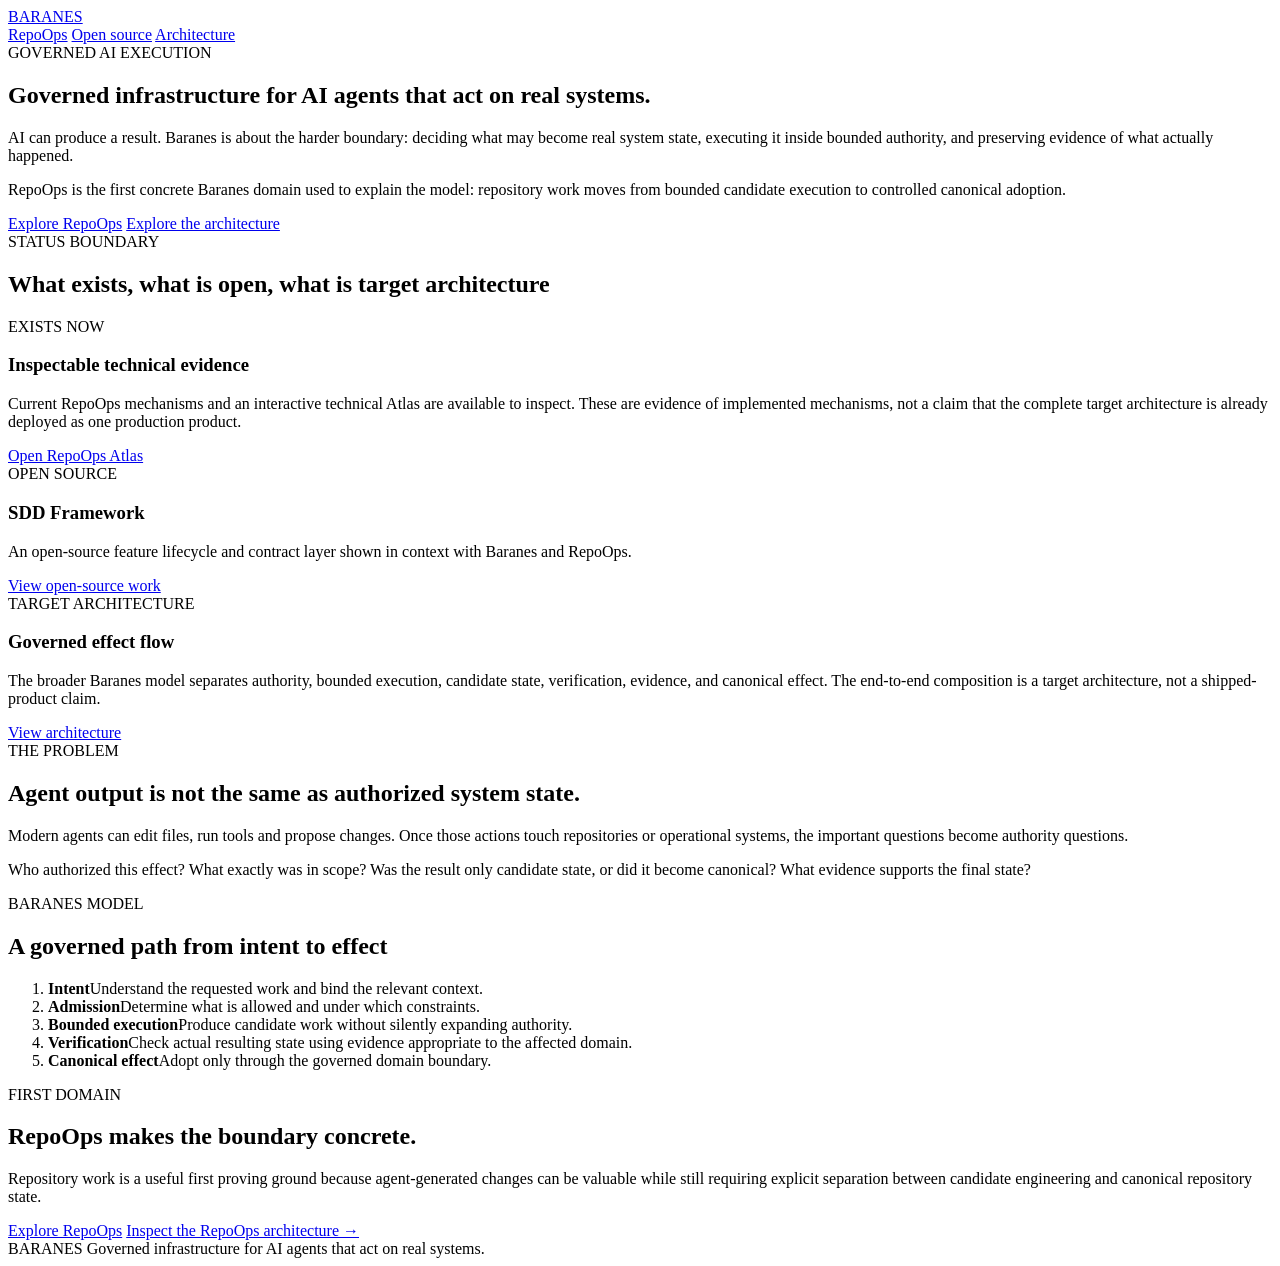
==== index.html @ b93c29a5 "Publish Baranes Public Site V0" ====
<!doctype html>
<html lang="en">
<head>
  <meta charset="utf-8">
  <meta name="viewport" content="width=device-width, initial-scale=1">
  <title>Baranes — Governed infrastructure for AI agents</title>
  <meta name="description" content="Governed infrastructure for AI agents that act on real systems. RepoOps is the first concrete Baranes domain for repository effects.">
  <link rel="stylesheet" href="assets/site.css">
</head>
<body>
  <header class="site-header">
    <a class="brand" href="./">BARANES</a>
    <nav class="site-nav" aria-label="Primary navigation">
      <a href="repoops/">RepoOps</a>
      <a href="open-source/">Open source</a>
      <a href="atlas/">Architecture</a>
    </nav>
  </header>

  <main>
    <section class="hero section">
      <div class="eyebrow">GOVERNED AI EXECUTION</div>
      <h1>Governed infrastructure for AI agents that act on real systems.</h1>
      <p class="hero-copy">AI can produce a result. Baranes is about the harder boundary: deciding what may become real system state, executing it inside bounded authority, and preserving evidence of what actually happened.</p>
      <p class="hero-copy secondary">RepoOps is the first concrete Baranes domain used to explain the model: repository work moves from bounded candidate execution to controlled canonical adoption.</p>
      <div class="cta-row">
        <a class="button primary" href="repoops/">Explore RepoOps</a>
        <a class="button secondary" href="atlas/">Explore the architecture</a>
      </div>
    </section>

    <section class="section status-section" aria-labelledby="status-heading">
      <div class="section-heading">
        <div class="eyebrow">STATUS BOUNDARY</div>
        <h2 id="status-heading">What exists, what is open, what is target architecture</h2>
      </div>
      <div class="status-grid">
        <article class="status-card">
          <div class="status-label current">EXISTS NOW</div>
          <h3>Inspectable technical evidence</h3>
          <p>Current RepoOps mechanisms and an interactive technical Atlas are available to inspect. These are evidence of implemented mechanisms, not a claim that the complete target architecture is already deployed as one production product.</p>
          <a href="atlas/repoops/">Open RepoOps Atlas</a>
        </article>
        <article class="status-card">
          <div class="status-label oss">OPEN SOURCE</div>
          <h3>SDD Framework</h3>
          <p>An open-source feature lifecycle and contract layer shown in context with Baranes and RepoOps.</p>
          <a href="open-source/">View open-source work</a>
        </article>
        <article class="status-card">
          <div class="status-label target">TARGET ARCHITECTURE</div>
          <h3>Governed effect flow</h3>
          <p>The broader Baranes model separates authority, bounded execution, candidate state, verification, evidence, and canonical effect. The end-to-end composition is a target architecture, not a shipped-product claim.</p>
          <a href="atlas/">View architecture</a>
        </article>
      </div>
    </section>

    <section class="section split-section">
      <div>
        <div class="eyebrow">THE PROBLEM</div>
        <h2>Agent output is not the same as authorized system state.</h2>
      </div>
      <div class="prose-stack">
        <p>Modern agents can edit files, run tools and propose changes. Once those actions touch repositories or operational systems, the important questions become authority questions.</p>
        <p>Who authorized this effect? What exactly was in scope? Was the result only candidate state, or did it become canonical? What evidence supports the final state?</p>
      </div>
    </section>

    <section class="section flow-section" aria-labelledby="flow-heading">
      <div class="section-heading">
        <div class="eyebrow">BARANES MODEL</div>
        <h2 id="flow-heading">A governed path from intent to effect</h2>
      </div>
      <ol class="simple-flow">
        <li><strong>Intent</strong><span>Understand the requested work and bind the relevant context.</span></li>
        <li><strong>Admission</strong><span>Determine what is allowed and under which constraints.</span></li>
        <li><strong>Bounded execution</strong><span>Produce candidate work without silently expanding authority.</span></li>
        <li><strong>Verification</strong><span>Check actual resulting state using evidence appropriate to the affected domain.</span></li>
        <li><strong>Canonical effect</strong><span>Adopt only through the governed domain boundary.</span></li>
      </ol>
    </section>

    <section class="section repoops-entry">
      <div>
        <div class="eyebrow">FIRST DOMAIN</div>
        <h2>RepoOps makes the boundary concrete.</h2>
        <p>Repository work is a useful first proving ground because agent-generated changes can be valuable while still requiring explicit separation between candidate engineering and canonical repository state.</p>
      </div>
      <div class="cta-stack">
        <a class="button primary" href="repoops/">Explore RepoOps</a>
        <a class="text-link" href="atlas/repoops/">Inspect the RepoOps architecture →</a>
      </div>
    </section>
  </main>

  <footer class="site-footer">
    <span>BARANES</span>
    <span>Governed infrastructure for AI agents that act on real systems.</span>
  </footer>
  <script src="assets/site.js"></script>
</body>
</html>
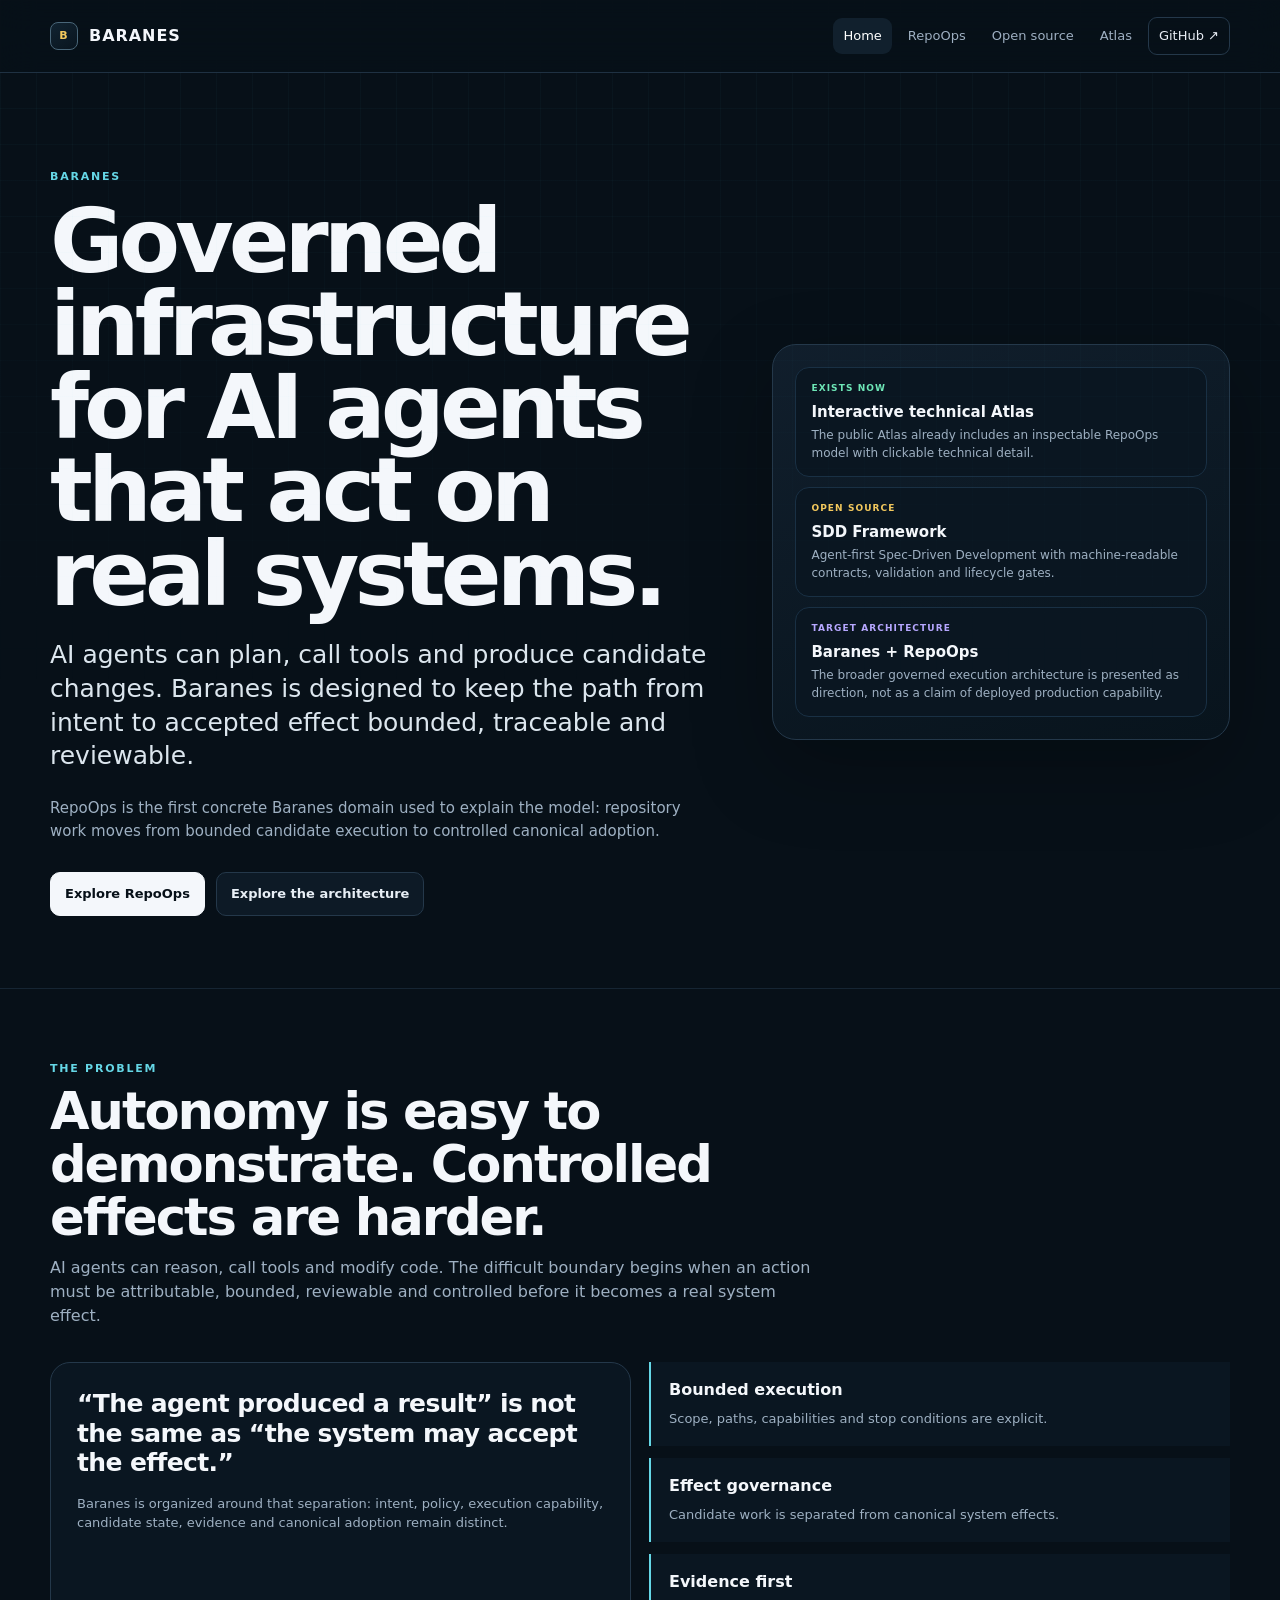
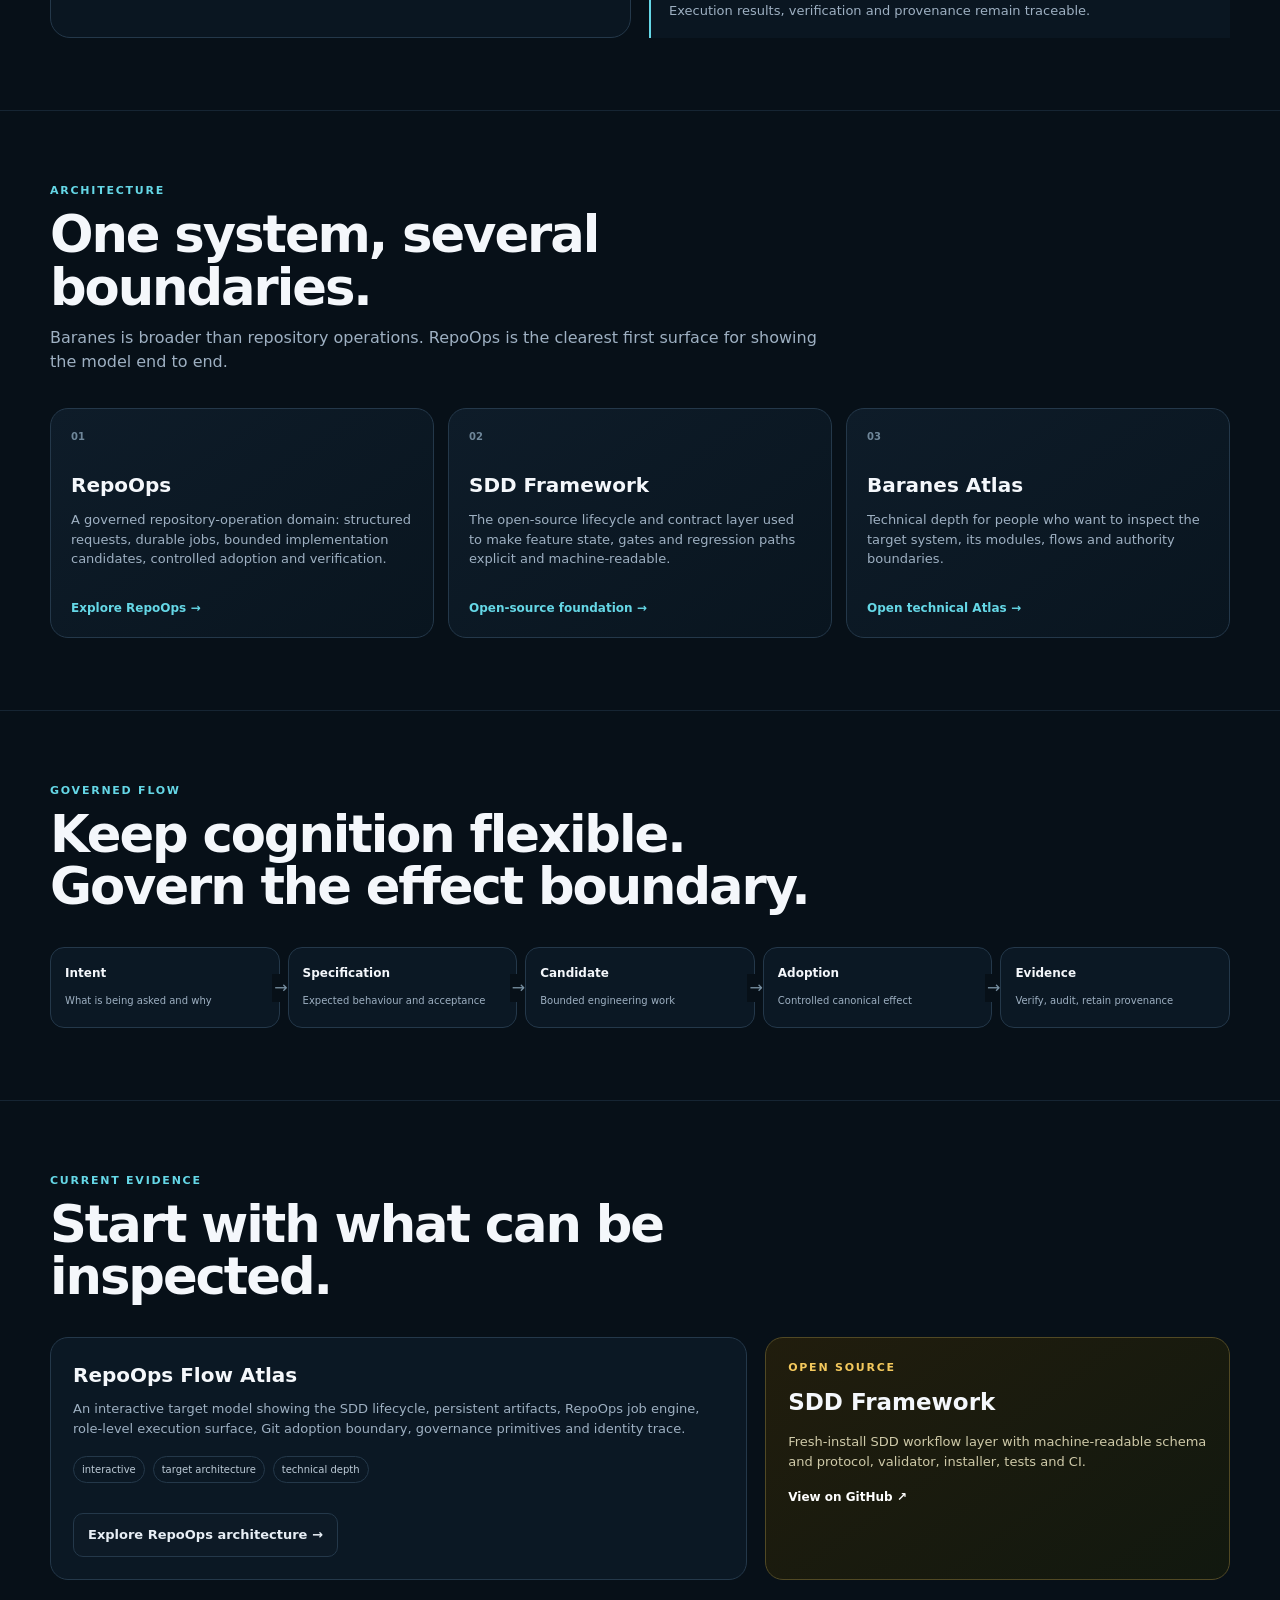
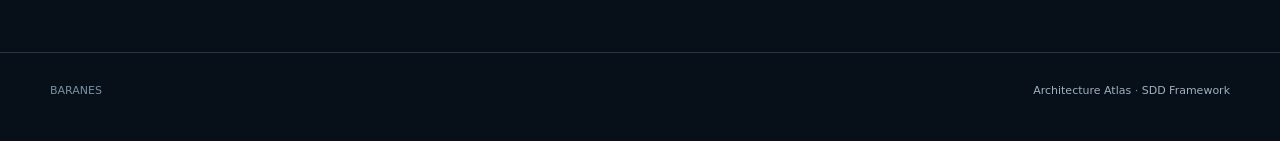
==== commit f8a4fe3e: "Correct exact Baranes publication bytes" ====
--- a/index.html
+++ b/index.html
@@ -1,103 +1,10 @@
-<!doctype html>
-<html lang="en">
-<head>
-  <meta charset="utf-8">
-  <meta name="viewport" content="width=device-width, initial-scale=1">
-  <title>Baranes — Governed infrastructure for AI agents</title>
-  <meta name="description" content="Governed infrastructure for AI agents that act on real systems. RepoOps is the first concrete Baranes domain for repository effects.">
-  <link rel="stylesheet" href="assets/site.css">
-</head>
-<body>
-  <header class="site-header">
-    <a class="brand" href="./">BARANES</a>
-    <nav class="site-nav" aria-label="Primary navigation">
-      <a href="repoops/">RepoOps</a>
-      <a href="open-source/">Open source</a>
-      <a href="atlas/">Architecture</a>
-    </nav>
-  </header>
-
-  <main>
-    <section class="hero section">
-      <div class="eyebrow">GOVERNED AI EXECUTION</div>
-      <h1>Governed infrastructure for AI agents that act on real systems.</h1>
-      <p class="hero-copy">AI can produce a result. Baranes is about the harder boundary: deciding what may become real system state, executing it inside bounded authority, and preserving evidence of what actually happened.</p>
-      <p class="hero-copy secondary">RepoOps is the first concrete Baranes domain used to explain the model: repository work moves from bounded candidate execution to controlled canonical adoption.</p>
-      <div class="cta-row">
-        <a class="button primary" href="repoops/">Explore RepoOps</a>
-        <a class="button secondary" href="atlas/">Explore the architecture</a>
-      </div>
-    </section>
-
-    <section class="section status-section" aria-labelledby="status-heading">
-      <div class="section-heading">
-        <div class="eyebrow">STATUS BOUNDARY</div>
-        <h2 id="status-heading">What exists, what is open, what is target architecture</h2>
-      </div>
-      <div class="status-grid">
-        <article class="status-card">
-          <div class="status-label current">EXISTS NOW</div>
-          <h3>Inspectable technical evidence</h3>
-          <p>Current RepoOps mechanisms and an interactive technical Atlas are available to inspect. These are evidence of implemented mechanisms, not a claim that the complete target architecture is already deployed as one production product.</p>
-          <a href="atlas/repoops/">Open RepoOps Atlas</a>
-        </article>
-        <article class="status-card">
-          <div class="status-label oss">OPEN SOURCE</div>
-          <h3>SDD Framework</h3>
-          <p>An open-source feature lifecycle and contract layer shown in context with Baranes and RepoOps.</p>
-          <a href="open-source/">View open-source work</a>
-        </article>
-        <article class="status-card">
-          <div class="status-label target">TARGET ARCHITECTURE</div>
-          <h3>Governed effect flow</h3>
-          <p>The broader Baranes model separates authority, bounded execution, candidate state, verification, evidence, and canonical effect. The end-to-end composition is a target architecture, not a shipped-product claim.</p>
-          <a href="atlas/">View architecture</a>
-        </article>
-      </div>
-    </section>
-
-    <section class="section split-section">
-      <div>
-        <div class="eyebrow">THE PROBLEM</div>
-        <h2>Agent output is not the same as authorized system state.</h2>
-      </div>
-      <div class="prose-stack">
-        <p>Modern agents can edit files, run tools and propose changes. Once those actions touch repositories or operational systems, the important questions become authority questions.</p>
-        <p>Who authorized this effect? What exactly was in scope? Was the result only candidate state, or did it become canonical? What evidence supports the final state?</p>
-      </div>
-    </section>
-
-    <section class="section flow-section" aria-labelledby="flow-heading">
-      <div class="section-heading">
-        <div class="eyebrow">BARANES MODEL</div>
-        <h2 id="flow-heading">A governed path from intent to effect</h2>
-      </div>
-      <ol class="simple-flow">
-        <li><strong>Intent</strong><span>Understand the requested work and bind the relevant context.</span></li>
-        <li><strong>Admission</strong><span>Determine what is allowed and under which constraints.</span></li>
-        <li><strong>Bounded execution</strong><span>Produce candidate work without silently expanding authority.</span></li>
-        <li><strong>Verification</strong><span>Check actual resulting state using evidence appropriate to the affected domain.</span></li>
-        <li><strong>Canonical effect</strong><span>Adopt only through the governed domain boundary.</span></li>
-      </ol>
-    </section>
-
-    <section class="section repoops-entry">
-      <div>
-        <div class="eyebrow">FIRST DOMAIN</div>
-        <h2>RepoOps makes the boundary concrete.</h2>
-        <p>Repository work is a useful first proving ground because agent-generated changes can be valuable while still requiring explicit separation between candidate engineering and canonical repository state.</p>
-      </div>
-      <div class="cta-stack">
-        <a class="button primary" href="repoops/">Explore RepoOps</a>
-        <a class="text-link" href="atlas/repoops/">Inspect the RepoOps architecture →</a>
-      </div>
-    </section>
-  </main>
-
-  <footer class="site-footer">
-    <span>BARANES</span>
-    <span>Governed infrastructure for AI agents that act on real systems.</span>
-  </footer>
-  <script src="assets/site.js"></script>
-</body>
-</html>
+<!doctype html><html lang="en"><head><meta charset="utf-8"><meta name="viewport" content="width=device-width,initial-scale=1"><title>Baranes — Governed infrastructure for AI agents</title><meta name="description" content="Governed infrastructure for AI agents that act on real systems. Explore RepoOps, SDD Framework and the Baranes Architecture Atlas."><link rel="stylesheet" href="./assets/site.css"></head><body>
+<header class="topbar"><div class="shell topbar-inner"><a class="brand" href="./"><span class="brand-mark">B</span><span>BARANES</span></a><nav class="nav"><a data-nav href="./">Home</a><a data-nav href="./repoops/">RepoOps</a><a data-nav href="./open-source/">Open source</a><a data-nav href="./atlas/">Atlas</a><a class="github" href="https://github.com/CollSalvia-Org/sdd-framework">GitHub ↗</a></nav></div></header>
+<main>
+<section class="shell hero"><div><div class="eyebrow">BARANES</div><h1>Governed infrastructure for AI agents that act on real systems.</h1><p class="lede">AI agents can plan, call tools and produce candidate changes. Baranes is designed to keep the path from intent to accepted effect bounded, traceable and reviewable.</p><p class="hero-copy">RepoOps is the first concrete Baranes domain used to explain the model: repository work moves from bounded candidate execution to controlled canonical adoption.</p><div class="cta-row"><a class="btn primary" href="./repoops/">Explore RepoOps</a><a class="btn secondary" href="./atlas/">Explore the architecture</a></div></div><aside class="hero-panel"><div class="status-grid"><div class="status-card"><div class="status-label now">Exists now</div><b>Interactive technical Atlas</b><p>The public Atlas already includes an inspectable RepoOps model with clickable technical detail.</p></div><div class="status-card"><div class="status-label oss">Open source</div><b>SDD Framework</b><p>Agent-first Spec-Driven Development with machine-readable contracts, validation and lifecycle gates.</p></div><div class="status-card"><div class="status-label target">Target architecture</div><b>Baranes + RepoOps</b><p>The broader governed execution architecture is presented as direction, not as a claim of deployed production capability.</p></div></div></aside></section>
+<section class="section"><div class="shell"><div class="section-head"><div class="kicker">The problem</div><h2>Autonomy is easy to demonstrate. Controlled effects are harder.</h2><p>AI agents can reason, call tools and modify code. The difficult boundary begins when an action must be attributable, bounded, reviewable and controlled before it becomes a real system effect.</p></div><div class="problem-grid"><div class="quote-box"><strong>“The agent produced a result” is not the same as “the system may accept the effect.”</strong><p>Baranes is organized around that separation: intent, policy, execution capability, candidate state, evidence and canonical adoption remain distinct.</p></div><div class="principles"><div class="principle"><b>Bounded execution</b><span>Scope, paths, capabilities and stop conditions are explicit.</span></div><div class="principle"><b>Effect governance</b><span>Candidate work is separated from canonical system effects.</span></div><div class="principle"><b>Evidence first</b><span>Execution results, verification and provenance remain traceable.</span></div></div></div></div></section>
+<section class="section"><div class="shell"><div class="section-head"><div class="kicker">Architecture</div><h2>One system, several boundaries.</h2><p>Baranes is broader than repository operations. RepoOps is the clearest first surface for showing the model end to end.</p></div><div class="cards"><article class="card"><div class="num">01</div><h3>RepoOps</h3><p>A governed repository-operation domain: structured requests, durable jobs, bounded implementation candidates, controlled adoption and verification.</p><a href="./repoops/">Explore RepoOps →</a></article><article class="card"><div class="num">02</div><h3>SDD Framework</h3><p>The open-source lifecycle and contract layer used to make feature state, gates and regression paths explicit and machine-readable.</p><a href="./open-source/">Open-source foundation →</a></article><article class="card"><div class="num">03</div><h3>Baranes Atlas</h3><p>Technical depth for people who want to inspect the target system, its modules, flows and authority boundaries.</p><a href="./atlas/">Open technical Atlas →</a></article></div></div></section>
+<section class="section"><div class="shell"><div class="section-head"><div class="kicker">Governed flow</div><h2>Keep cognition flexible. Govern the effect boundary.</h2></div><div class="flow"><div class="flow-step"><b>Intent</b><span>What is being asked and why</span></div><div class="flow-step"><b>Specification</b><span>Expected behaviour and acceptance</span></div><div class="flow-step"><b>Candidate</b><span>Bounded engineering work</span></div><div class="flow-step"><b>Adoption</b><span>Controlled canonical effect</span></div><div class="flow-step"><b>Evidence</b><span>Verify, audit, retain provenance</span></div></div></div></section>
+<section class="section"><div class="shell"><div class="section-head"><div class="kicker">Current evidence</div><h2>Start with what can be inspected.</h2></div><div class="proof-row"><div class="proof"><h3>RepoOps Flow Atlas</h3><p>An interactive target model showing the SDD lifecycle, persistent artifacts, RepoOps job engine, role-level execution surface, Git adoption boundary, governance primitives and identity trace.</p><div class="meta"><span class="pill">interactive</span><span class="pill">target architecture</span><span class="pill">technical depth</span></div><div class="cta-row"><a class="btn secondary" href="./atlas/repoops/">Explore RepoOps architecture →</a></div></div><div class="callout"><div class="kicker">Open source</div><h3>SDD Framework</h3><p>Fresh-install SDD workflow layer with machine-readable schema and protocol, validator, installer, tests and CI.</p><a href="https://github.com/CollSalvia-Org/sdd-framework">View on GitHub ↗</a></div></div></div></section>
+</main>
+<footer class="footer"><div class="shell footer-inner"><span>BARANES</span><span><a href="./atlas/">Architecture Atlas</a> · <a href="https://github.com/CollSalvia-Org/sdd-framework">SDD Framework</a></span></div></footer><script src="./assets/site.js"></script></body></html>
--- a/assets/site.css
+++ b/assets/site.css
@@ -0,0 +1,30 @@
+:root{
+  color-scheme:dark;
+  --bg:#071018;
+  --surface:#0c1722;
+  --surface-2:#111f2d;
+  --line:#24384a;
+  --line-soft:#193044;
+  --text:#f4f7fb;
+  --muted:#9eb0c2;
+  --soft:#c9d4de;
+  --amber:#f4c95d;
+  --cyan:#65d7e6;
+  --green:#6ee7b7;
+  --violet:#b6a7ff;
+  --max:1180px;
+}
+*{box-sizing:border-box}
+html{scroll-behavior:smooth}
+body{margin:0;background:var(--bg);color:var(--text);font-family:Inter,ui-sans-serif,system-ui,-apple-system,BlinkMacSystemFont,"Segoe UI",sans-serif;line-height:1.5}
+body:before{content:"";position:fixed;inset:0;pointer-events:none;background-image:linear-gradient(rgba(101,215,230,.035) 1px,transparent 1px),linear-gradient(90deg,rgba(101,215,230,.035) 1px,transparent 1px);background-size:36px 36px;mask-image:linear-gradient(to bottom,black,transparent 80%)}
+a{color:inherit}.shell{width:min(var(--max),calc(100% - 40px));margin:auto}.topbar{position:sticky;top:0;z-index:50;border-bottom:1px solid rgba(36,56,74,.85);background:rgba(7,16,24,.88);backdrop-filter:blur(18px)}
+.topbar-inner{height:72px;display:flex;align-items:center;justify-content:space-between;gap:22px}.brand{display:flex;align-items:center;gap:11px;text-decoration:none;font-weight:850;letter-spacing:.06em}.brand-mark{width:28px;height:28px;border:1px solid #496679;border-radius:8px;display:grid;place-items:center;font-size:11px;color:var(--amber);background:linear-gradient(145deg,#112331,#09151f)}.nav{display:flex;gap:6px;align-items:center;flex-wrap:wrap}.nav a{padding:8px 10px;border-radius:9px;color:var(--muted);font-size:13px;text-decoration:none}.nav a:hover,.nav a.active{background:#11202d;color:#fff}.nav .github{border:1px solid var(--line);color:#e7edf4}
+.hero{padding:96px 0 72px;display:grid;grid-template-columns:minmax(0,1.18fr) minmax(340px,.82fr);gap:64px;align-items:center}.eyebrow,.kicker{font-size:11px;font-weight:850;letter-spacing:.16em;text-transform:uppercase;color:var(--cyan)}.hero h1{font-size:clamp(52px,7vw,92px);line-height:.93;letter-spacing:-.055em;margin:14px 0 22px}.lede{max-width:760px;font-size:clamp(19px,2vw,25px);line-height:1.35;color:#dce6ee;margin:0}.hero-copy{margin-top:24px;max-width:720px;font-size:15px;color:var(--muted)}.cta-row{display:flex;gap:11px;flex-wrap:wrap;margin-top:30px}.btn{display:inline-flex;align-items:center;justify-content:center;gap:7px;padding:11px 14px;border-radius:10px;text-decoration:none;font-size:13px;font-weight:780;border:1px solid var(--line)}.btn.primary{background:var(--text);color:#071018;border-color:var(--text)}.btn.secondary{background:#0d1a26;color:#e7eef5}.hero-panel{border:1px solid var(--line);border-radius:24px;padding:22px;background:linear-gradient(160deg,rgba(17,31,45,.96),rgba(8,20,29,.96));box-shadow:0 28px 80px rgba(0,0,0,.25)}.status-grid{display:grid;gap:10px}.status-card{border:1px solid var(--line-soft);border-radius:14px;padding:14px 15px;background:#0a1621}.status-label{font-size:9px;font-weight:900;letter-spacing:.12em;text-transform:uppercase;margin-bottom:5px}.status-label.now{color:var(--green)}.status-label.oss{color:var(--amber)}.status-label.target{color:var(--violet)}.status-card b{display:block;font-size:15px;margin-bottom:3px}.status-card p{margin:0;font-size:12px;color:var(--muted)}
+.section{padding:72px 0;border-top:1px solid rgba(36,56,74,.55)}.section-head{max-width:780px;margin-bottom:34px}.section h2{font-size:clamp(32px,4vw,54px);line-height:1.03;letter-spacing:-.04em;margin:8px 0 13px}.section-head p{margin:0;color:var(--muted);font-size:16px}.cards{display:grid;grid-template-columns:repeat(3,minmax(0,1fr));gap:14px}.card{min-height:230px;padding:20px;border:1px solid var(--line);border-radius:18px;background:linear-gradient(145deg,#0e1c29,#09151f);display:flex;flex-direction:column}.card .num{font-size:10px;color:#6f879a;font-weight:800}.card h3{font-size:20px;margin:26px 0 10px}.card p{font-size:13px;color:var(--muted);margin:0}.card a{margin-top:auto;padding-top:24px;text-decoration:none;font-size:12px;font-weight:820;color:var(--cyan)}.problem-grid{display:grid;grid-template-columns:1fr 1fr;gap:18px}.quote-box{border:1px solid var(--line);border-radius:20px;padding:26px;background:#0a1621}.quote-box strong{font-size:25px;line-height:1.18;letter-spacing:-.025em;display:block}.quote-box p{color:var(--muted);font-size:13px;margin:16px 0 0}.principles{display:grid;gap:12px}.principle{padding:16px 18px;border-left:2px solid var(--cyan);background:#0a1621}.principle b{display:block;margin-bottom:4px}.principle span{font-size:13px;color:var(--muted)}
+.flow{display:grid;grid-template-columns:repeat(5,minmax(0,1fr));gap:8px;align-items:stretch}.flow-step{position:relative;padding:16px 14px;border:1px solid var(--line);border-radius:14px;background:#0b1824}.flow-step:not(:last-child):after{content:"→";position:absolute;right:-11px;top:50%;transform:translateY(-50%);color:#7890a2;background:var(--bg);padding:2px}.flow-step b{display:block;font-size:12px;margin-bottom:5px}.flow-step span{font-size:10px;color:var(--muted)}
+.proof-row{display:grid;grid-template-columns:1.2fr .8fr;gap:18px}.proof{border:1px solid var(--line);border-radius:18px;padding:22px;background:#0b1824}.proof h3{margin:0 0 9px;font-size:20px}.proof p{margin:0;color:var(--muted);font-size:13px}.proof .meta{margin-top:18px;display:flex;gap:8px;flex-wrap:wrap}.pill{border:1px solid var(--line);border-radius:999px;padding:5px 8px;font-size:10px;color:#bdcbd7}.callout{border:1px solid #514924;border-radius:18px;padding:22px;background:linear-gradient(145deg,#211d0d,#11180f)}.callout .kicker{color:var(--amber)}.callout h3{font-size:23px;margin:8px 0}.callout p{font-size:13px;color:#cfcaa9}.callout a{color:#fff;text-decoration:none;font-size:12px;font-weight:850}
+.page-hero{padding:78px 0 54px;max-width:900px}.page-hero h1{font-size:clamp(48px,6vw,78px);line-height:.96;letter-spacing:-.05em;margin:12px 0 20px}.page-hero p{font-size:19px;color:#cbd7e1;max-width:780px}.label-row{display:flex;gap:8px;flex-wrap:wrap;margin-top:24px}.label{font-size:10px;font-weight:850;letter-spacing:.08em;text-transform:uppercase;padding:6px 8px;border-radius:8px;border:1px solid var(--line)}.label.target{color:var(--violet)}.label.now{color:var(--green)}.label.oss{color:var(--amber)}.two-col{display:grid;grid-template-columns:1fr 1fr;gap:20px}.feature-list{display:grid;gap:11px}.feature{padding:18px;border:1px solid var(--line);border-radius:15px;background:#0a1621}.feature b{display:block;margin-bottom:5px}.feature span{font-size:13px;color:var(--muted)}.codeflow{font-family:ui-monospace,SFMono-Regular,Menlo,monospace;font-size:12px;line-height:1.65;white-space:pre-wrap;color:#d7e4ed;border:1px solid var(--line);border-radius:16px;padding:20px;background:#061019;overflow:auto}.disclosure-table{width:100%;border-collapse:collapse;font-size:13px}.disclosure-table th,.disclosure-table td{text-align:left;padding:13px 12px;border-bottom:1px solid var(--line);vertical-align:top}.disclosure-table th{font-size:10px;text-transform:uppercase;letter-spacing:.08em;color:#7890a2}.tag{white-space:nowrap;font-size:9px;font-weight:900;letter-spacing:.08em;border-radius:999px;padding:5px 8px;border:1px solid var(--line)}.tag.keep{color:var(--green)}.tag.simplify{color:var(--cyan)}.tag.restricted{color:#f0a8a8}.tag.stale{color:var(--amber)}
+.footer{border-top:1px solid var(--line);padding:30px 0 42px;color:#7890a2;font-size:11px}.footer-inner{display:flex;justify-content:space-between;gap:24px;flex-wrap:wrap}.footer a{text-decoration:none;color:#9fb0c2}
+@media(max-width:900px){.hero{grid-template-columns:1fr;gap:34px;padding-top:64px}.cards{grid-template-columns:1fr}.problem-grid,.proof-row,.two-col{grid-template-columns:1fr}.flow{grid-template-columns:1fr 1fr}.flow-step:not(:last-child):after{display:none}.topbar-inner{height:auto;min-height:64px;padding:11px 0;align-items:flex-start;flex-direction:column}.nav{width:100%}.section{padding:52px 0}.shell{width:min(var(--max),calc(100% - 28px))}}
+@media(max-width:560px){.flow{grid-template-columns:1fr}.hero h1{font-size:52px}.nav a{font-size:12px;padding:6px 7px}}
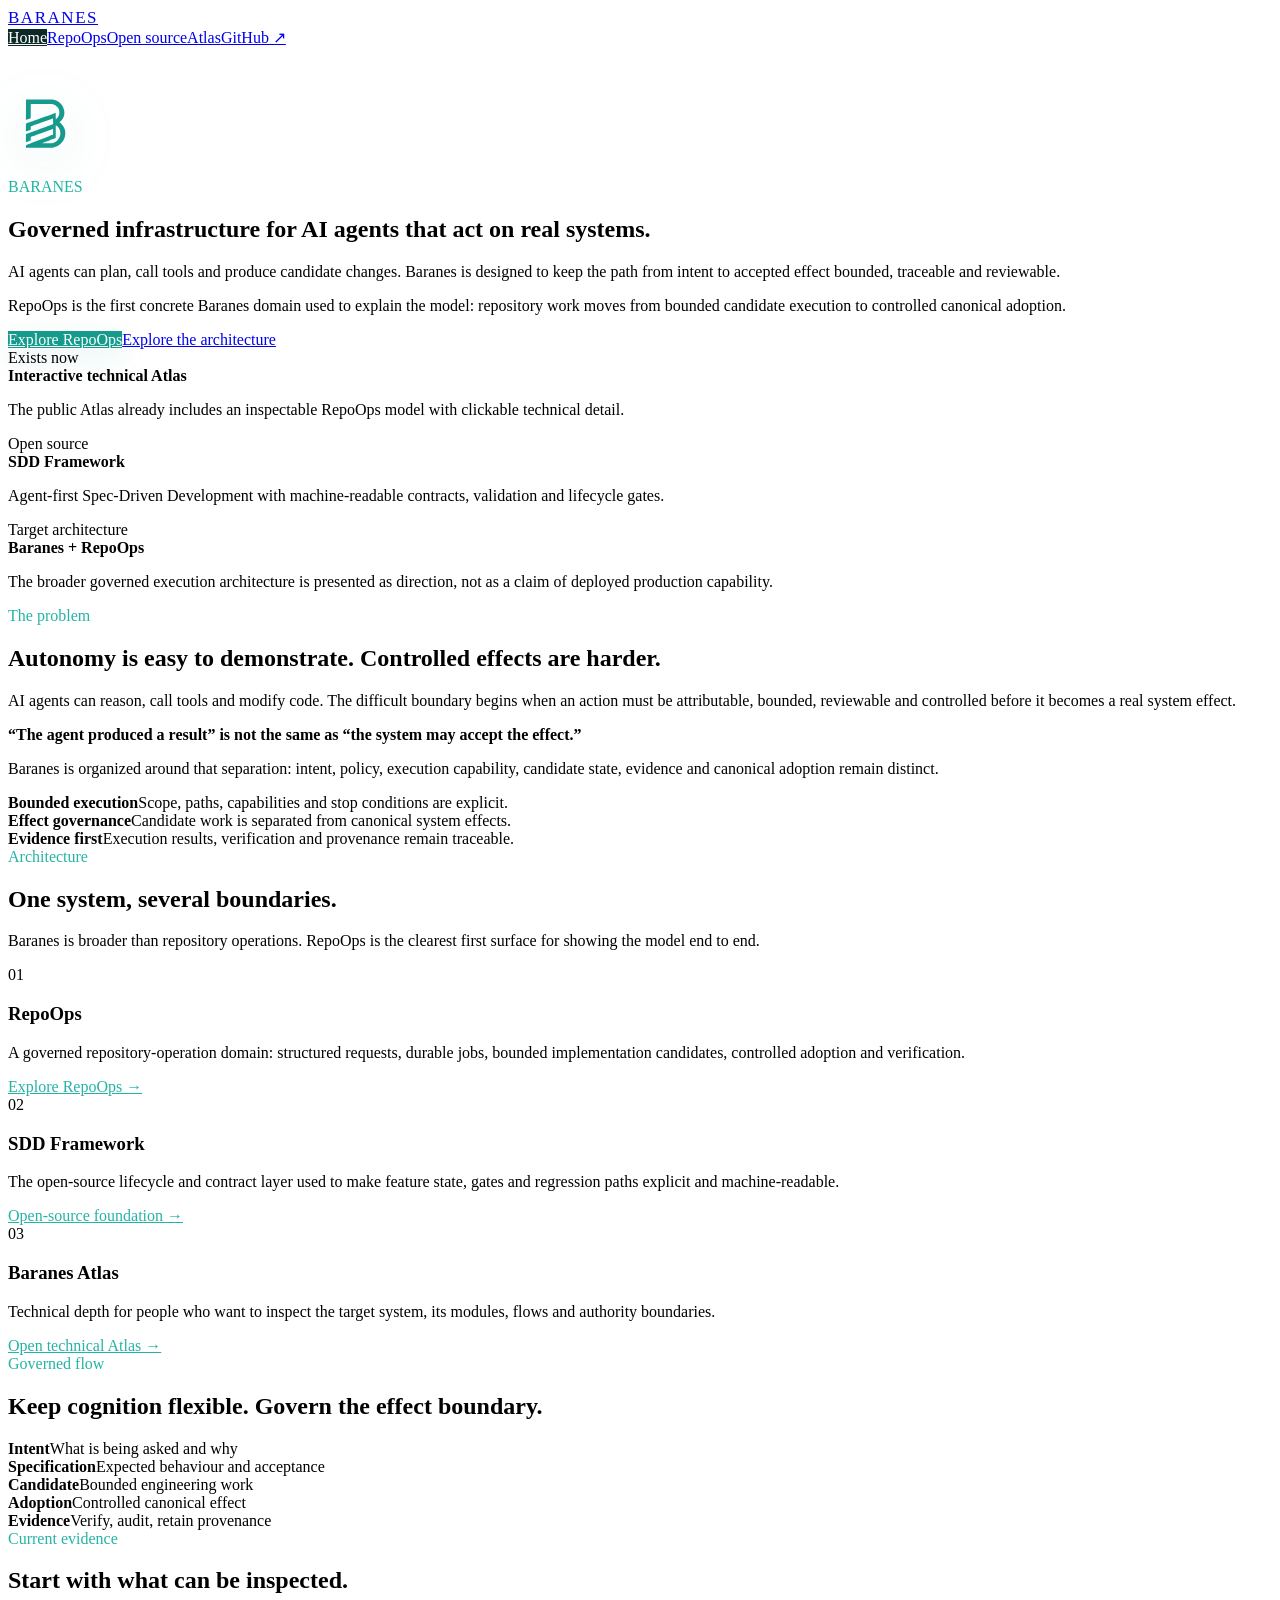
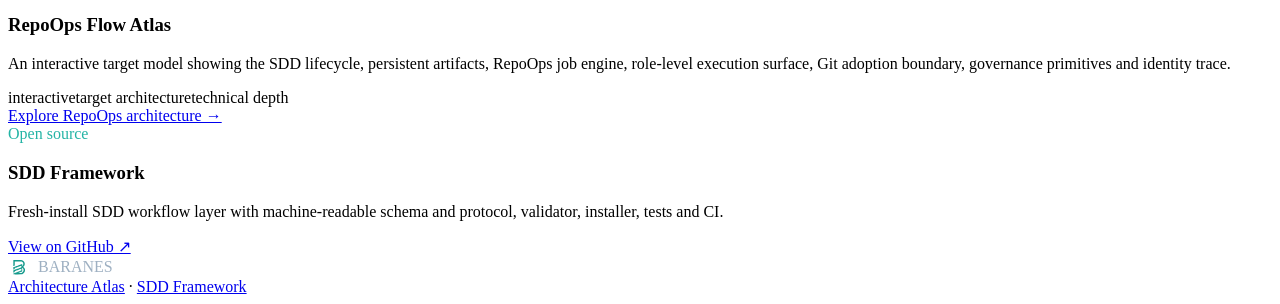
==== commit bf2d8776: "Declare Baranes metadata and favicon statically" ====
--- a/index.html
+++ b/index.html
@@ -1,4 +1,4 @@
-<!doctype html><html lang="en"><head><meta charset="utf-8"><meta name="viewport" content="width=device-width,initial-scale=1"><title>Baranes — Governed infrastructure for AI agents</title><meta name="description" content="Governed infrastructure for AI agents that act on real systems. Explore RepoOps, SDD Framework and the Baranes Architecture Atlas."><link rel="stylesheet" href="./assets/site.css"></head><body>
+<!doctype html><html lang="en"><head><meta charset="utf-8"><meta name="viewport" content="width=device-width,initial-scale=1"><title>Baranes — Governed infrastructure for AI agents</title><meta name="description" content="Governed infrastructure for AI agents that act on real systems. Explore RepoOps, SDD Framework and the Baranes Architecture Atlas."><meta name="theme-color" content="#071018"><link rel="canonical" href="https://magronxo.github.io/baranes-site/"><meta property="og:title" content="Baranes — Governed infrastructure for AI agents"><meta property="og:description" content="Governed infrastructure for AI agents that act on real systems. Explore RepoOps, SDD Framework and the Baranes Architecture Atlas."><meta property="og:type" content="website"><meta property="og:url" content="https://magronxo.github.io/baranes-site/"><meta name="twitter:card" content="summary"><meta name="twitter:title" content="Baranes — Governed infrastructure for AI agents"><meta name="twitter:description" content="Governed infrastructure for AI agents that act on real systems. Explore RepoOps, SDD Framework and the Baranes Architecture Atlas."><link rel="icon" type="image/svg+xml" href="./assets/baranes-symbol-teal.svg"><link rel="stylesheet" href="./assets/site.css"><link rel="stylesheet" href="./assets/brand.css"></head><body>
 <header class="topbar"><div class="shell topbar-inner"><a class="brand" href="./"><span class="brand-mark">B</span><span>BARANES</span></a><nav class="nav"><a data-nav href="./">Home</a><a data-nav href="./repoops/">RepoOps</a><a data-nav href="./open-source/">Open source</a><a data-nav href="./atlas/">Atlas</a><a class="github" href="https://github.com/CollSalvia-Org/sdd-framework">GitHub ↗</a></nav></div></header>
 <main>
 <section class="shell hero"><div><div class="eyebrow">BARANES</div><h1>Governed infrastructure for AI agents that act on real systems.</h1><p class="lede">AI agents can plan, call tools and produce candidate changes. Baranes is designed to keep the path from intent to accepted effect bounded, traceable and reviewable.</p><p class="hero-copy">RepoOps is the first concrete Baranes domain used to explain the model: repository work moves from bounded candidate execution to controlled canonical adoption.</p><div class="cta-row"><a class="btn primary" href="./repoops/">Explore RepoOps</a><a class="btn secondary" href="./atlas/">Explore the architecture</a></div></div><aside class="hero-panel"><div class="status-grid"><div class="status-card"><div class="status-label now">Exists now</div><b>Interactive technical Atlas</b><p>The public Atlas already includes an inspectable RepoOps model with clickable technical detail.</p></div><div class="status-card"><div class="status-label oss">Open source</div><b>SDD Framework</b><p>Agent-first Spec-Driven Development with machine-readable contracts, validation and lifecycle gates.</p></div><div class="status-card"><div class="status-label target">Target architecture</div><b>Baranes + RepoOps</b><p>The broader governed execution architecture is presented as direction, not as a claim of deployed production capability.</p></div></div></aside></section>
--- a/assets/brand.css
+++ b/assets/brand.css
@@ -0,0 +1,92 @@
+:root{
+  --brand-teal:#159a8c;
+  --brand-teal-bright:#24b4a5;
+  --brand-yellow:#f2c94c;
+  --cyan:#2ab5a7;
+}
+body:before{
+  background-image:linear-gradient(rgba(21,154,140,.045) 1px,transparent 1px),linear-gradient(90deg,rgba(21,154,140,.045) 1px,transparent 1px);
+}
+.topbar-inner{height:78px}
+.brand{gap:13px;font-size:17px}
+.brand-mark{
+  width:42px;
+  height:42px;
+  border:0;
+  border-radius:0;
+  font-size:0;
+  color:transparent;
+  background:transparent url('./baranes-symbol-teal.svg') center/contain no-repeat;
+  filter:drop-shadow(0 0 12px rgba(21,154,140,.18));
+}
+.brand>span:last-child{letter-spacing:.09em}
+.brand:hover .brand-mark{filter:drop-shadow(0 0 15px rgba(36,180,165,.3))}
+.nav a:hover,.nav a.active{background:#0d2927;color:#fff}
+.btn.primary{
+  background:var(--brand-teal);
+  color:#f7fffd;
+  border-color:#2aa99c;
+  box-shadow:0 8px 28px rgba(21,154,140,.12);
+}
+.btn.primary:hover{background:var(--brand-teal-bright);border-color:#41c6b8}
+.eyebrow,.kicker{color:var(--brand-teal-bright)}
+.card a{color:var(--brand-teal-bright)}
+.principle{border-left-color:var(--brand-teal)}
+.hero>div:first-child:before{
+  content:"";
+  display:block;
+  width:74px;
+  height:74px;
+  margin:0 0 18px;
+  background:url('./baranes-symbol-teal.svg') center/contain no-repeat;
+  filter:drop-shadow(0 12px 28px rgba(21,154,140,.14));
+}
+.page-hero:before{
+  content:"";
+  display:block;
+  width:54px;
+  height:54px;
+  margin-bottom:17px;
+  background:url('./baranes-symbol-teal.svg') center/contain no-repeat;
+  filter:drop-shadow(0 10px 24px rgba(21,154,140,.13));
+}
+.footer-inner>span:first-child{display:flex;align-items:center;gap:8px;color:#9eb0c2}
+.footer-inner>span:first-child:before{
+  content:"";
+  width:22px;
+  height:22px;
+  flex:0 0 22px;
+  background:url('./baranes-symbol-teal.svg') center/contain no-repeat;
+}
+.atlas-public-intro>div:first-child:before{
+  content:"";
+  display:block;
+  width:50px;
+  height:50px;
+  margin-bottom:13px;
+  background:url('./baranes-symbol-teal.svg') center/contain no-repeat;
+  filter:drop-shadow(0 10px 24px rgba(21,154,140,.14));
+}
+.atlas-toolbar>div:first-child{position:relative;padding-left:34px}
+.atlas-toolbar>div:first-child:before{
+  content:"";
+  position:absolute;
+  left:0;
+  top:50%;
+  width:25px;
+  height:25px;
+  transform:translateY(-50%);
+  background:url('./baranes-symbol-teal.svg') center/contain no-repeat;
+}
+.atlas-kicker{color:var(--brand-teal-bright)!important}
+:focus-visible{outline:2px solid var(--brand-teal-bright);outline-offset:3px}
+@media(prefers-reduced-motion:reduce){
+  html{scroll-behavior:auto}
+  *,*::before,*::after{animation-duration:.01ms!important;animation-iteration-count:1!important;transition-duration:.01ms!important;scroll-behavior:auto!important}
+}
+@media(max-width:900px){
+  .topbar-inner{height:auto}
+  .brand-mark{width:38px;height:38px}
+  .hero>div:first-child:before{width:62px;height:62px;margin-bottom:15px}
+  .page-hero:before{width:48px;height:48px}
+}
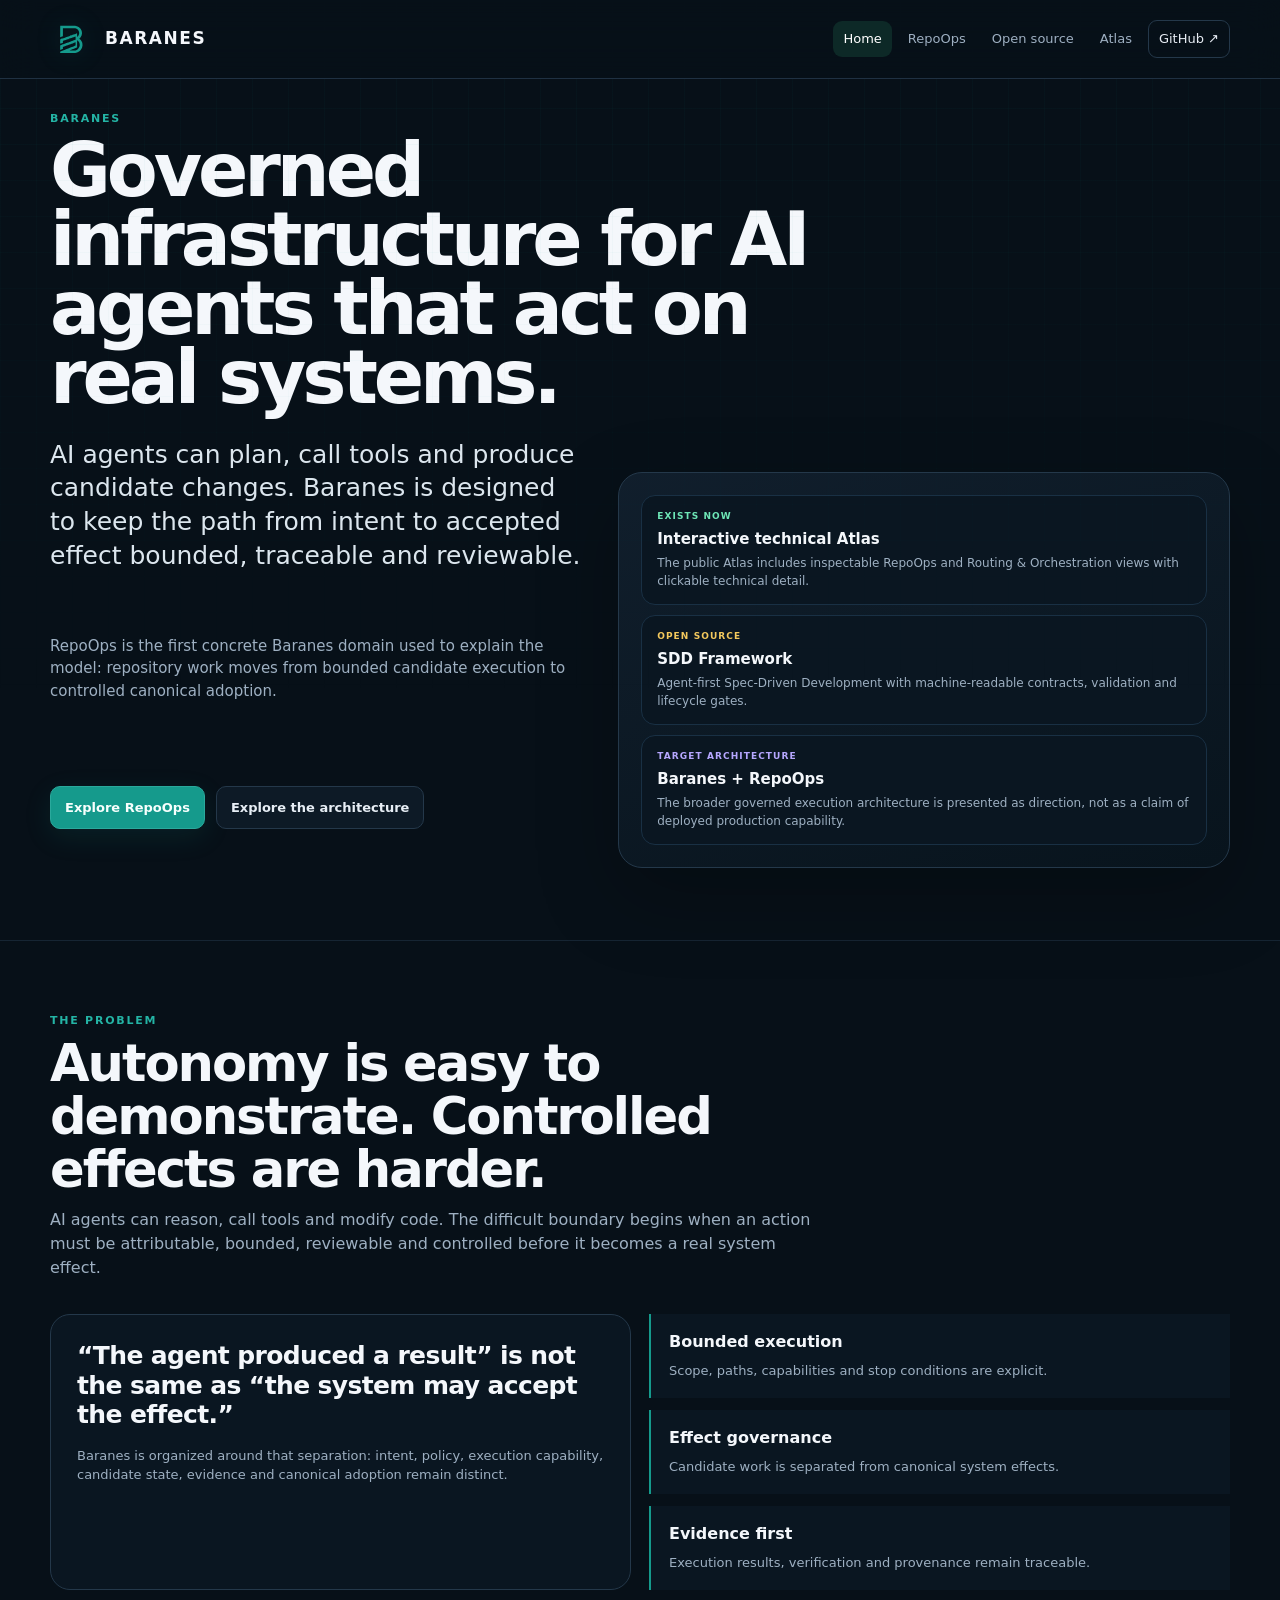
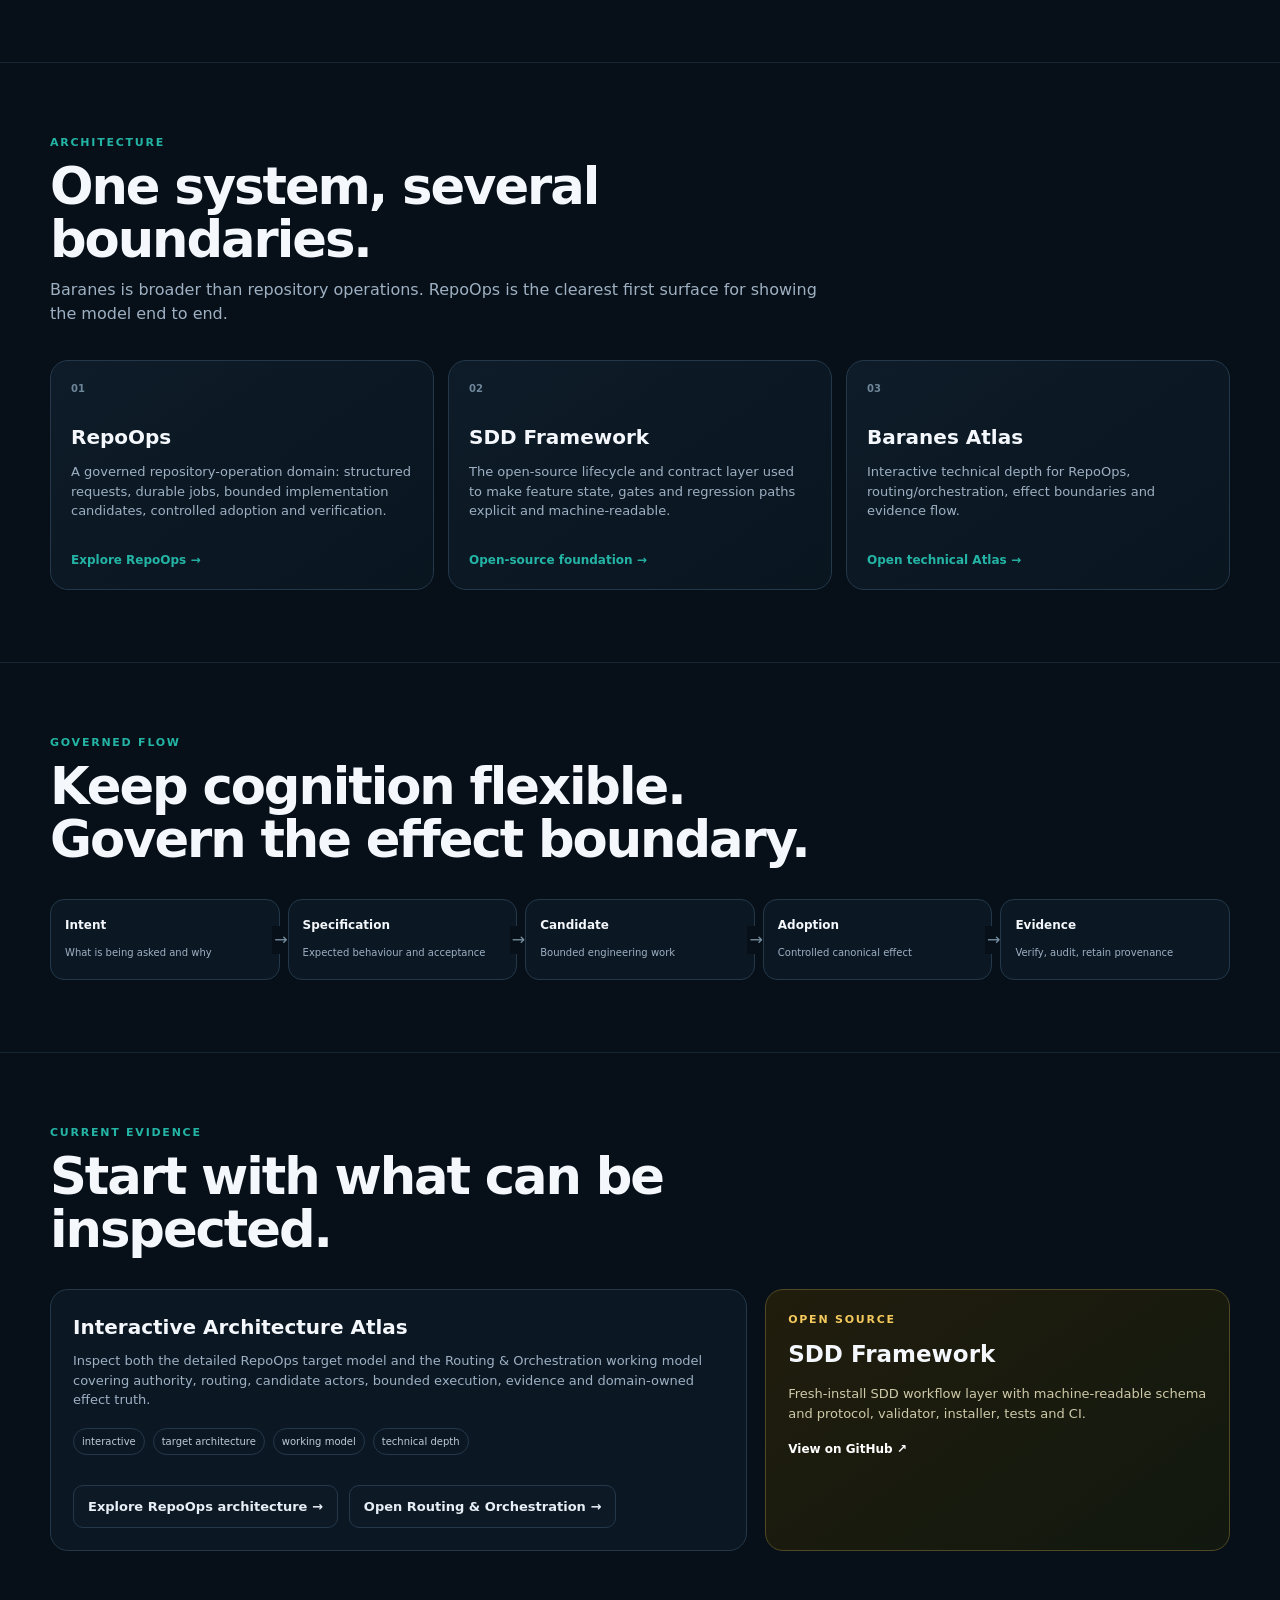
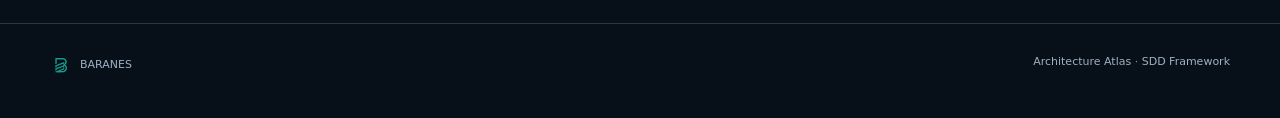
==== commit a9609e05: "Expose Routing & Orchestration from homepage" ====
--- a/index.html
+++ b/index.html
@@ -1,10 +1,10 @@
 <!doctype html><html lang="en"><head><meta charset="utf-8"><meta name="viewport" content="width=device-width,initial-scale=1"><title>Baranes — Governed infrastructure for AI agents</title><meta name="description" content="Governed infrastructure for AI agents that act on real systems. Explore RepoOps, SDD Framework and the Baranes Architecture Atlas."><meta name="theme-color" content="#071018"><link rel="canonical" href="https://magronxo.github.io/baranes-site/"><meta property="og:title" content="Baranes — Governed infrastructure for AI agents"><meta property="og:description" content="Governed infrastructure for AI agents that act on real systems. Explore RepoOps, SDD Framework and the Baranes Architecture Atlas."><meta property="og:type" content="website"><meta property="og:url" content="https://magronxo.github.io/baranes-site/"><meta name="twitter:card" content="summary"><meta name="twitter:title" content="Baranes — Governed infrastructure for AI agents"><meta name="twitter:description" content="Governed infrastructure for AI agents that act on real systems. Explore RepoOps, SDD Framework and the Baranes Architecture Atlas."><link rel="icon" type="image/svg+xml" href="./assets/baranes-symbol-teal.svg"><link rel="stylesheet" href="./assets/site.css"><link rel="stylesheet" href="./assets/brand.css"></head><body>
 <header class="topbar"><div class="shell topbar-inner"><a class="brand" href="./"><span class="brand-mark">B</span><span>BARANES</span></a><nav class="nav"><a data-nav href="./">Home</a><a data-nav href="./repoops/">RepoOps</a><a data-nav href="./open-source/">Open source</a><a data-nav href="./atlas/">Atlas</a><a class="github" href="https://github.com/CollSalvia-Org/sdd-framework">GitHub ↗</a></nav></div></header>
 <main>
-<section class="shell hero"><div><div class="eyebrow">BARANES</div><h1>Governed infrastructure for AI agents that act on real systems.</h1><p class="lede">AI agents can plan, call tools and produce candidate changes. Baranes is designed to keep the path from intent to accepted effect bounded, traceable and reviewable.</p><p class="hero-copy">RepoOps is the first concrete Baranes domain used to explain the model: repository work moves from bounded candidate execution to controlled canonical adoption.</p><div class="cta-row"><a class="btn primary" href="./repoops/">Explore RepoOps</a><a class="btn secondary" href="./atlas/">Explore the architecture</a></div></div><aside class="hero-panel"><div class="status-grid"><div class="status-card"><div class="status-label now">Exists now</div><b>Interactive technical Atlas</b><p>The public Atlas already includes an inspectable RepoOps model with clickable technical detail.</p></div><div class="status-card"><div class="status-label oss">Open source</div><b>SDD Framework</b><p>Agent-first Spec-Driven Development with machine-readable contracts, validation and lifecycle gates.</p></div><div class="status-card"><div class="status-label target">Target architecture</div><b>Baranes + RepoOps</b><p>The broader governed execution architecture is presented as direction, not as a claim of deployed production capability.</p></div></div></aside></section>
+<section class="shell hero"><div><div class="eyebrow">BARANES</div><h1>Governed infrastructure for AI agents that act on real systems.</h1><p class="lede">AI agents can plan, call tools and produce candidate changes. Baranes is designed to keep the path from intent to accepted effect bounded, traceable and reviewable.</p><p class="hero-copy">RepoOps is the first concrete Baranes domain used to explain the model: repository work moves from bounded candidate execution to controlled canonical adoption.</p><div class="cta-row"><a class="btn primary" href="./repoops/">Explore RepoOps</a><a class="btn secondary" href="./atlas/">Explore the architecture</a></div></div><aside class="hero-panel"><div class="status-grid"><div class="status-card"><div class="status-label now">Exists now</div><b>Interactive technical Atlas</b><p>The public Atlas includes inspectable RepoOps and Routing &amp; Orchestration views with clickable technical detail.</p></div><div class="status-card"><div class="status-label oss">Open source</div><b>SDD Framework</b><p>Agent-first Spec-Driven Development with machine-readable contracts, validation and lifecycle gates.</p></div><div class="status-card"><div class="status-label target">Target architecture</div><b>Baranes + RepoOps</b><p>The broader governed execution architecture is presented as direction, not as a claim of deployed production capability.</p></div></div></aside></section>
 <section class="section"><div class="shell"><div class="section-head"><div class="kicker">The problem</div><h2>Autonomy is easy to demonstrate. Controlled effects are harder.</h2><p>AI agents can reason, call tools and modify code. The difficult boundary begins when an action must be attributable, bounded, reviewable and controlled before it becomes a real system effect.</p></div><div class="problem-grid"><div class="quote-box"><strong>“The agent produced a result” is not the same as “the system may accept the effect.”</strong><p>Baranes is organized around that separation: intent, policy, execution capability, candidate state, evidence and canonical adoption remain distinct.</p></div><div class="principles"><div class="principle"><b>Bounded execution</b><span>Scope, paths, capabilities and stop conditions are explicit.</span></div><div class="principle"><b>Effect governance</b><span>Candidate work is separated from canonical system effects.</span></div><div class="principle"><b>Evidence first</b><span>Execution results, verification and provenance remain traceable.</span></div></div></div></div></section>
-<section class="section"><div class="shell"><div class="section-head"><div class="kicker">Architecture</div><h2>One system, several boundaries.</h2><p>Baranes is broader than repository operations. RepoOps is the clearest first surface for showing the model end to end.</p></div><div class="cards"><article class="card"><div class="num">01</div><h3>RepoOps</h3><p>A governed repository-operation domain: structured requests, durable jobs, bounded implementation candidates, controlled adoption and verification.</p><a href="./repoops/">Explore RepoOps →</a></article><article class="card"><div class="num">02</div><h3>SDD Framework</h3><p>The open-source lifecycle and contract layer used to make feature state, gates and regression paths explicit and machine-readable.</p><a href="./open-source/">Open-source foundation →</a></article><article class="card"><div class="num">03</div><h3>Baranes Atlas</h3><p>Technical depth for people who want to inspect the target system, its modules, flows and authority boundaries.</p><a href="./atlas/">Open technical Atlas →</a></article></div></div></section>
+<section class="section"><div class="shell"><div class="section-head"><div class="kicker">Architecture</div><h2>One system, several boundaries.</h2><p>Baranes is broader than repository operations. RepoOps is the clearest first surface for showing the model end to end.</p></div><div class="cards"><article class="card"><div class="num">01</div><h3>RepoOps</h3><p>A governed repository-operation domain: structured requests, durable jobs, bounded implementation candidates, controlled adoption and verification.</p><a href="./repoops/">Explore RepoOps →</a></article><article class="card"><div class="num">02</div><h3>SDD Framework</h3><p>The open-source lifecycle and contract layer used to make feature state, gates and regression paths explicit and machine-readable.</p><a href="./open-source/">Open-source foundation →</a></article><article class="card"><div class="num">03</div><h3>Baranes Atlas</h3><p>Interactive technical depth for RepoOps, routing/orchestration, effect boundaries and evidence flow.</p><a href="./atlas/">Open technical Atlas →</a></article></div></div></section>
 <section class="section"><div class="shell"><div class="section-head"><div class="kicker">Governed flow</div><h2>Keep cognition flexible. Govern the effect boundary.</h2></div><div class="flow"><div class="flow-step"><b>Intent</b><span>What is being asked and why</span></div><div class="flow-step"><b>Specification</b><span>Expected behaviour and acceptance</span></div><div class="flow-step"><b>Candidate</b><span>Bounded engineering work</span></div><div class="flow-step"><b>Adoption</b><span>Controlled canonical effect</span></div><div class="flow-step"><b>Evidence</b><span>Verify, audit, retain provenance</span></div></div></div></section>
-<section class="section"><div class="shell"><div class="section-head"><div class="kicker">Current evidence</div><h2>Start with what can be inspected.</h2></div><div class="proof-row"><div class="proof"><h3>RepoOps Flow Atlas</h3><p>An interactive target model showing the SDD lifecycle, persistent artifacts, RepoOps job engine, role-level execution surface, Git adoption boundary, governance primitives and identity trace.</p><div class="meta"><span class="pill">interactive</span><span class="pill">target architecture</span><span class="pill">technical depth</span></div><div class="cta-row"><a class="btn secondary" href="./atlas/repoops/">Explore RepoOps architecture →</a></div></div><div class="callout"><div class="kicker">Open source</div><h3>SDD Framework</h3><p>Fresh-install SDD workflow layer with machine-readable schema and protocol, validator, installer, tests and CI.</p><a href="https://github.com/CollSalvia-Org/sdd-framework">View on GitHub ↗</a></div></div></div></section>
+<section class="section"><div class="shell"><div class="section-head"><div class="kicker">Current evidence</div><h2>Start with what can be inspected.</h2></div><div class="proof-row"><div class="proof"><h3>Interactive Architecture Atlas</h3><p>Inspect both the detailed RepoOps target model and the Routing &amp; Orchestration working model covering authority, routing, candidate actors, bounded execution, evidence and domain-owned effect truth.</p><div class="meta"><span class="pill">interactive</span><span class="pill">target architecture</span><span class="pill">working model</span><span class="pill">technical depth</span></div><div class="cta-row"><a class="btn secondary" href="./atlas/repoops/">Explore RepoOps architecture →</a><a class="btn secondary" href="./atlas/routing-orchestration.html">Open Routing &amp; Orchestration →</a></div></div><div class="callout"><div class="kicker">Open source</div><h3>SDD Framework</h3><p>Fresh-install SDD workflow layer with machine-readable schema and protocol, validator, installer, tests and CI.</p><a href="https://github.com/CollSalvia-Org/sdd-framework">View on GitHub ↗</a></div></div></div></section>
 </main>
 <footer class="footer"><div class="shell footer-inner"><span>BARANES</span><span><a href="./atlas/">Architecture Atlas</a> · <a href="https://github.com/CollSalvia-Org/sdd-framework">SDD Framework</a></span></div></footer><script src="./assets/site.js"></script></body></html>
--- a/assets/site.css
+++ b/assets/site.css
@@ -28,3 +28,38 @@
 .footer{border-top:1px solid var(--line);padding:30px 0 42px;color:#7890a2;font-size:11px}.footer-inner{display:flex;justify-content:space-between;gap:24px;flex-wrap:wrap}.footer a{text-decoration:none;color:#9fb0c2}
 @media(max-width:900px){.hero{grid-template-columns:1fr;gap:34px;padding-top:64px}.cards{grid-template-columns:1fr}.problem-grid,.proof-row,.two-col{grid-template-columns:1fr}.flow{grid-template-columns:1fr 1fr}.flow-step:not(:last-child):after{display:none}.topbar-inner{height:auto;min-height:64px;padding:11px 0;align-items:flex-start;flex-direction:column}.nav{width:100%}.section{padding:52px 0}.shell{width:min(var(--max),calc(100% - 28px))}}
 @media(max-width:560px){.flow{grid-template-columns:1fr}.hero h1{font-size:52px}.nav a{font-size:12px;padding:6px 7px}}
+
+
+/* Atlas authority-boundary fascicles */
+.series-index{display:grid;grid-template-columns:repeat(3,minmax(0,1fr));gap:14px}
+.series-card{min-height:235px;padding:20px;border:1px solid var(--line);border-radius:18px;background:linear-gradient(145deg,#0e1c29,#09151f);display:flex;flex-direction:column}
+.series-card .num{font-size:9px;letter-spacing:.09em;color:var(--cyan);font-weight:850}
+.series-card h3{font-size:20px;line-height:1.12;margin:22px 0 10px}
+.series-card p{font-size:13px;color:var(--muted);margin:0}
+.series-card a{margin-top:auto;padding-top:24px;text-decoration:none;font-size:12px;font-weight:820;color:var(--cyan)}
+.series-takeaway{margin-top:16px;padding:14px 16px;border:1px solid var(--line);border-radius:14px;background:#08141e;display:grid;gap:4px;font:700 10px/1.45 ui-monospace,SFMono-Regular,Menlo,monospace;color:#bdcbd7;letter-spacing:.035em}
+.fascicle-page{overflow:hidden}
+.fascicle-hero{padding:46px 0 42px;max-width:1060px}
+.fascicle-breadcrumb{display:flex;gap:7px;align-items:center;flex-wrap:wrap;margin-bottom:18px;font-size:10px;text-transform:uppercase;letter-spacing:.09em;color:#7890a2}
+.fascicle-breadcrumb a{text-decoration:none;color:#a9bac7}
+.fascicle-hero h1{font-size:clamp(48px,6.5vw,82px);line-height:.94;letter-spacing:-.052em;margin:10px 0 17px;max-width:940px}
+.fascicle-deck{font-size:clamp(18px,2vw,24px);line-height:1.38;color:#d5e0e8;max-width:850px;margin:0}
+.concept-equation{margin-top:28px;padding:18px 20px;border:1px solid var(--line);border-radius:16px;background:#08141e;display:grid;grid-template-columns:1fr auto 1fr;align-items:center;gap:18px;font:800 clamp(15px,2vw,22px)/1.25 ui-monospace,SFMono-Regular,Menlo,monospace;letter-spacing:-.02em}
+.concept-equation strong{color:var(--amber);font-size:1.15em;white-space:nowrap}
+.concept-equation span:last-child{text-align:right;color:#d8e2ea}
+.concept-equation-stack{grid-template-columns:1fr;gap:7px;text-align:left}.concept-equation-stack strong{line-height:.8}.concept-equation-stack span:last-child{text-align:left}
+.concept-equation.compact{margin:16px 0;font-size:13px;padding:13px 14px}
+.concept-stack{display:grid;gap:7px;margin:18px 0}.concept-stack.two{grid-template-columns:1fr 1fr}.concept-stack code{display:block;padding:10px 12px;border-left:2px solid var(--cyan);background:#08141e;color:#dce6ee;font-size:11px;white-space:normal}.hero-stack{margin-top:28px}.hero-stack code{font-size:12px;padding:12px 14px}
+.authority-diagram{margin-top:22px;padding:18px;border:1px solid var(--line);border-radius:18px;background:linear-gradient(145deg,#0b1824,#07131c)}
+.diagram-linear{display:grid;grid-template-columns:1fr minmax(100px,.32fr) 1fr;gap:12px;align-items:center}
+.authority-node{border:1px solid var(--line);border-radius:14px;padding:14px;background:#0b1722;min-width:0}.authority-node span{display:block;font-size:9px;font-weight:900;letter-spacing:.11em;text-transform:uppercase;margin-bottom:5px}.authority-node b{display:block;font-size:15px;line-height:1.2}.authority-node small{display:block;margin-top:5px;font-size:10px;color:#a9bac7}.authority-node.claim{border-color:#66579d;background:#18162a}.authority-node.claim span{color:var(--violet)}.authority-node.evidence{border-color:#1e7183;background:#09212a}.authority-node.evidence span{color:var(--cyan)}.authority-node.authority{border-color:#198b80;background:#09221f}.authority-node.authority span{color:var(--brand-teal,#2ab5a7)}.authority-node.acceptance{border-color:#6d5c22;background:#211d0d}.authority-node.acceptance span{color:var(--amber)}.authority-node.wide{max-width:680px;width:100%;margin:auto;text-align:center}
+.authority-edge{display:grid;place-items:center;gap:4px;text-align:center;color:#8094a6}.authority-edge span{font-size:9px}.authority-edge b{font-size:24px;font-weight:500;color:#92a6b7}.authority-edge.vertical{margin:6px auto}.authority-edge.separate{opacity:.86}
+.authority-inputs{display:grid;grid-template-columns:repeat(3,minmax(0,1fr));gap:10px}.authority-inputs.four{grid-template-columns:repeat(4,minmax(0,1fr))}
+.acceptance-aside{margin:18px auto 0;padding-top:14px;border-top:1px dashed #5e562d;max-width:680px}.acceptance-aside>span{display:block;margin-bottom:7px;font-size:9px;text-transform:uppercase;letter-spacing:.1em;color:#aa9d65;text-align:center}
+.fascicle-takeaway{margin:18px 0 0;padding-left:15px;border-left:3px solid var(--brand-teal,#159a8c);font-size:15px;font-weight:760;color:#dce6ee}
+.fascicle-copy{max-width:880px}.fascicle-copy>p{color:#bac8d3;font-size:15px;line-height:1.72}.fascicle-copy h3{font-size:22px;letter-spacing:-.02em;margin:36px 0 10px}.fascicle-list{color:#c9d5df;padding-left:22px}.fascicle-list li{margin:7px 0}.misconception{margin:34px 0;padding:19px;border:1px solid var(--line);border-radius:16px;background:#0a1621}.misconception h3{margin:6px 0 8px}.misconception p{margin:0;color:var(--muted)}
+.technical-expander{border:1px solid var(--line);border-radius:16px;background:#08141e;overflow:hidden}.technical-expander summary{cursor:pointer;padding:15px 17px;font-size:13px;font-weight:820;color:#dce6ee;list-style-position:inside}.technical-expander[open] summary{border-bottom:1px solid var(--line)}.technical-body{padding:16px 18px;color:#aebdca;font-size:13px;line-height:1.65}.technical-body p:first-child{margin-top:0}.technical-body blockquote{margin:16px 0;padding:12px 14px;border-left:2px solid var(--cyan);background:#0a1722;color:#d9e4eb}
+.fascicle-nav{display:flex;justify-content:space-between;align-items:center;gap:12px;flex-wrap:wrap;margin-top:18px}.fascicle-nav a{padding:9px 11px;border:1px solid var(--line);border-radius:9px;text-decoration:none;font-size:11px;color:#d8e3eb;background:#0a1621}.fascicle-nav.three{display:grid;grid-template-columns:1fr auto 1fr}.fascicle-nav.three a:last-child{text-align:right}
+.evidence-grid{display:grid;grid-template-columns:1fr 1fr;gap:10px;margin:18px 0}.mini-flow{display:flex;align-items:center;gap:8px;flex-wrap:wrap;margin:18px 0;padding:13px;border:1px solid var(--line);border-radius:14px;background:#08141e}.mini-flow span{font-size:10px;color:#c7d4de}.mini-flow b{color:#7c92a5}
+@media(max-width:900px){.series-index{grid-template-columns:1fr}.fascicle-hero{padding-top:34px}.authority-inputs.four{grid-template-columns:1fr 1fr}.concept-stack.two{grid-template-columns:1fr}.fascicle-nav.three{grid-template-columns:1fr}.fascicle-nav.three a:last-child{text-align:left}}
+@media(max-width:640px){.diagram-linear{grid-template-columns:1fr}.authority-edge{display:flex;justify-content:center}.authority-edge b{transform:rotate(90deg)}.authority-inputs,.authority-inputs.four{grid-template-columns:1fr}.concept-equation{grid-template-columns:1fr;gap:7px}.concept-equation strong{line-height:.8}.concept-equation span:last-child{text-align:left}.evidence-grid{grid-template-columns:1fr}.fascicle-hero h1{font-size:47px}}
--- a/assets/brand.css
+++ b/assets/brand.css
@@ -32,50 +32,56 @@
 .eyebrow,.kicker{color:var(--brand-teal-bright)}
 .card a{color:var(--brand-teal-bright)}
 .principle{border-left-color:var(--brand-teal)}
-.hero>div:first-child:before{
-  content:"";
-  display:block;
-  width:74px;
-  height:74px;
-  margin:0 0 18px;
-  background:url('./baranes-symbol-teal.svg') center/contain no-repeat;
-  filter:drop-shadow(0 12px 28px rgba(21,154,140,.14));
+
+/* The topbar owns the brand mark. Keep page intros compact and content-first. */
+.hero{padding-top:44px}
+.page-hero{padding-top:40px}
+.hero>div:first-child:before,
+.page-hero:before,
+.atlas-public-intro>div:first-child:before,
+.atlas-toolbar>div:first-child:before{
+  content:none!important;
+  display:none!important;
 }
-.page-hero:before{
-  content:"";
-  display:block;
-  width:54px;
-  height:54px;
-  margin-bottom:17px;
-  background:url('./baranes-symbol-teal.svg') center/contain no-repeat;
-  filter:drop-shadow(0 10px 24px rgba(21,154,140,.13));
+.atlas-public-intro{padding-top:18px!important}
+.atlas-toolbar>div:first-child{position:relative;padding-left:0!important}
+
+/* Home: use the upper-right space for the headline, then let the evidence panel begin below it. */
+@media(min-width:901px){
+  .hero{
+    padding-top:32px;
+    grid-template-columns:minmax(0,1fr) minmax(180px,.52fr) minmax(300px,.48fr);
+    grid-template-areas:
+      "eyebrow eyebrow ."
+      "title title ."
+      "lede panel panel"
+      "copy panel panel"
+      "cta panel panel";
+    column-gap:34px;
+    row-gap:0;
+    align-items:start;
+  }
+  .hero>div:first-child{display:contents}
+  .hero .eyebrow{grid-area:eyebrow;margin-bottom:8px}
+  .hero h1{
+    grid-area:title;
+    max-width:930px;
+    margin:0 0 26px;
+    font-size:clamp(52px,5.8vw,84px);
+    line-height:.93;
+  }
+  .hero .lede{grid-area:lede}
+  .hero .hero-copy{grid-area:copy}
+  .hero .cta-row{grid-area:cta}
+  .hero-panel{grid-area:panel;margin-top:34px}
 }
+
 .footer-inner>span:first-child{display:flex;align-items:center;gap:8px;color:#9eb0c2}
 .footer-inner>span:first-child:before{
   content:"";
   width:22px;
   height:22px;
   flex:0 0 22px;
-  background:url('./baranes-symbol-teal.svg') center/contain no-repeat;
-}
-.atlas-public-intro>div:first-child:before{
-  content:"";
-  display:block;
-  width:50px;
-  height:50px;
-  margin-bottom:13px;
-  background:url('./baranes-symbol-teal.svg') center/contain no-repeat;
-  filter:drop-shadow(0 10px 24px rgba(21,154,140,.14));
-}
-.atlas-toolbar>div:first-child{position:relative;padding-left:34px}
-.atlas-toolbar>div:first-child:before{
-  content:"";
-  position:absolute;
-  left:0;
-  top:50%;
-  width:25px;
-  height:25px;
-  transform:translateY(-50%);
   background:url('./baranes-symbol-teal.svg') center/contain no-repeat;
 }
 .atlas-kicker{color:var(--brand-teal-bright)!important}
@@ -87,6 +93,7 @@
 @media(max-width:900px){
   .topbar-inner{height:auto}
   .brand-mark{width:38px;height:38px}
-  .hero>div:first-child:before{width:62px;height:62px;margin-bottom:15px}
-  .page-hero:before{width:48px;height:48px}
+  .hero{padding-top:32px}
+  .page-hero{padding-top:30px}
+  .atlas-public-intro{padding-top:16px!important}
 }
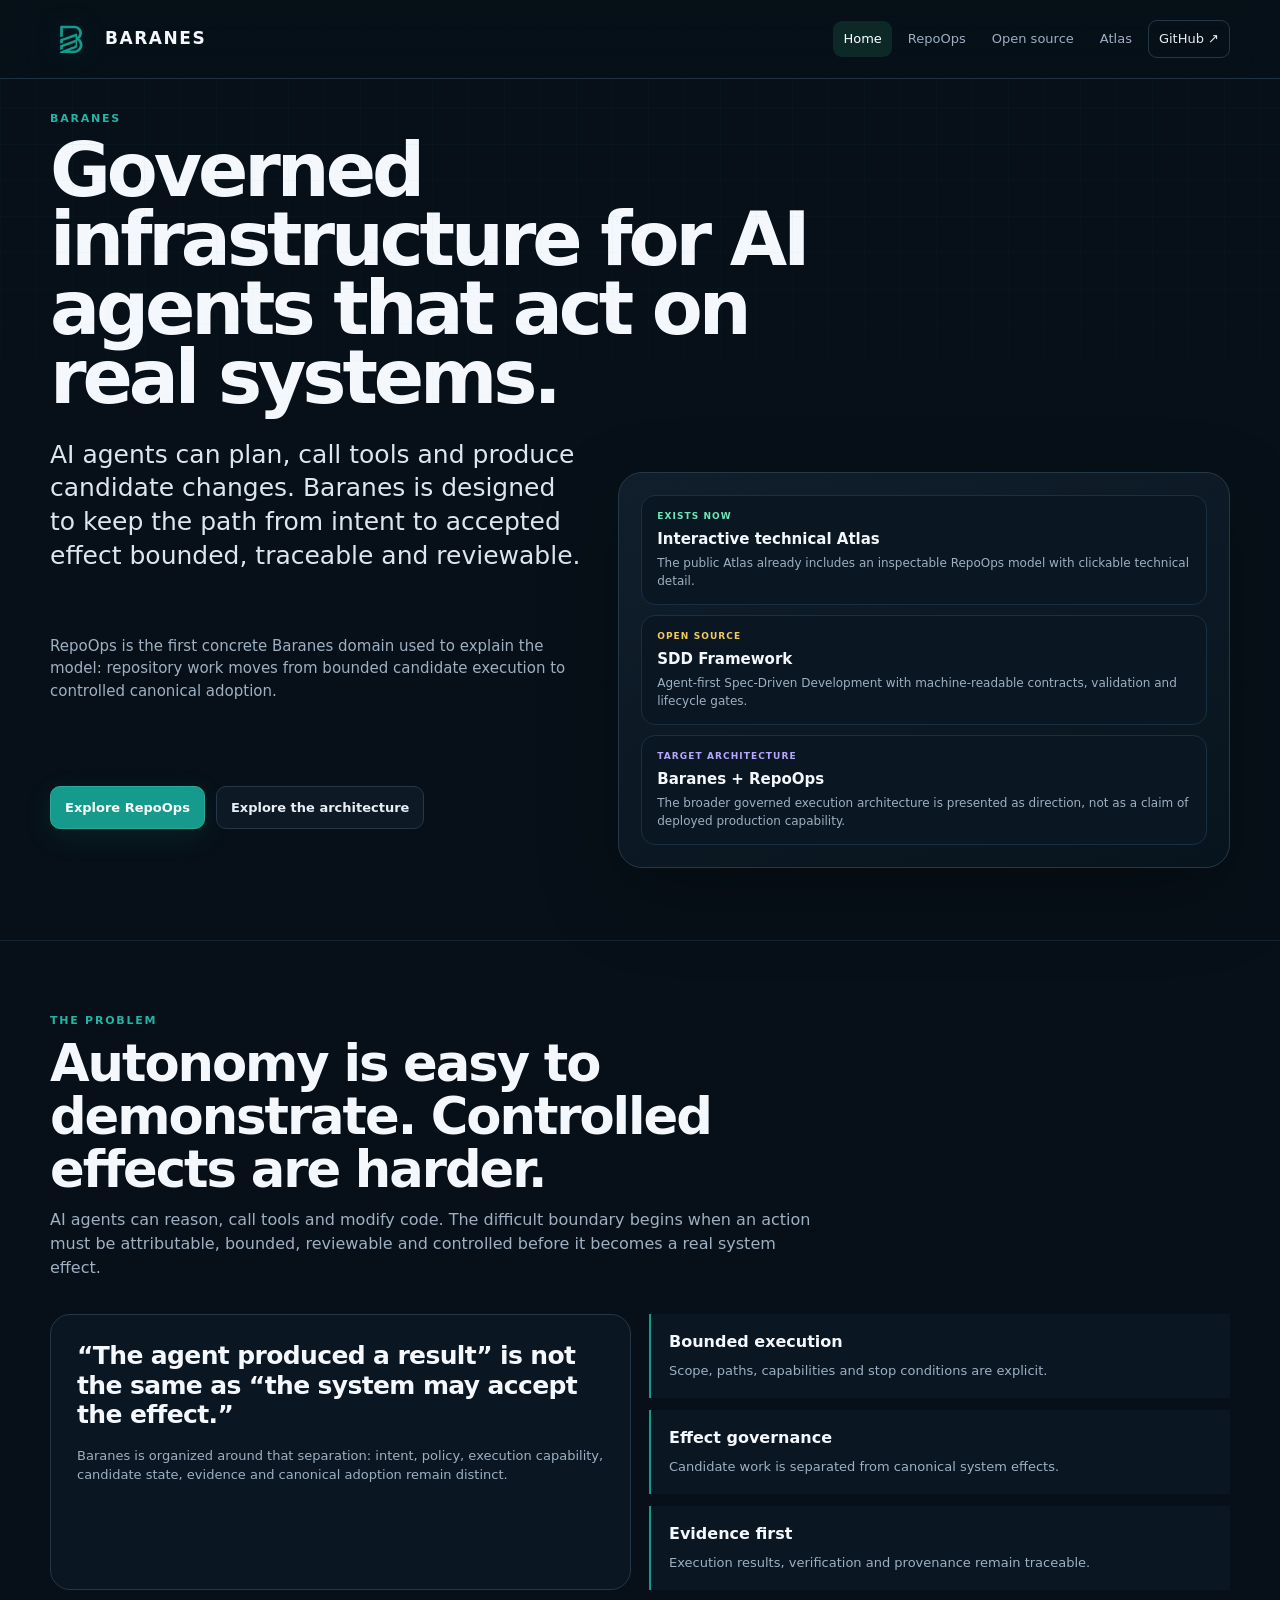
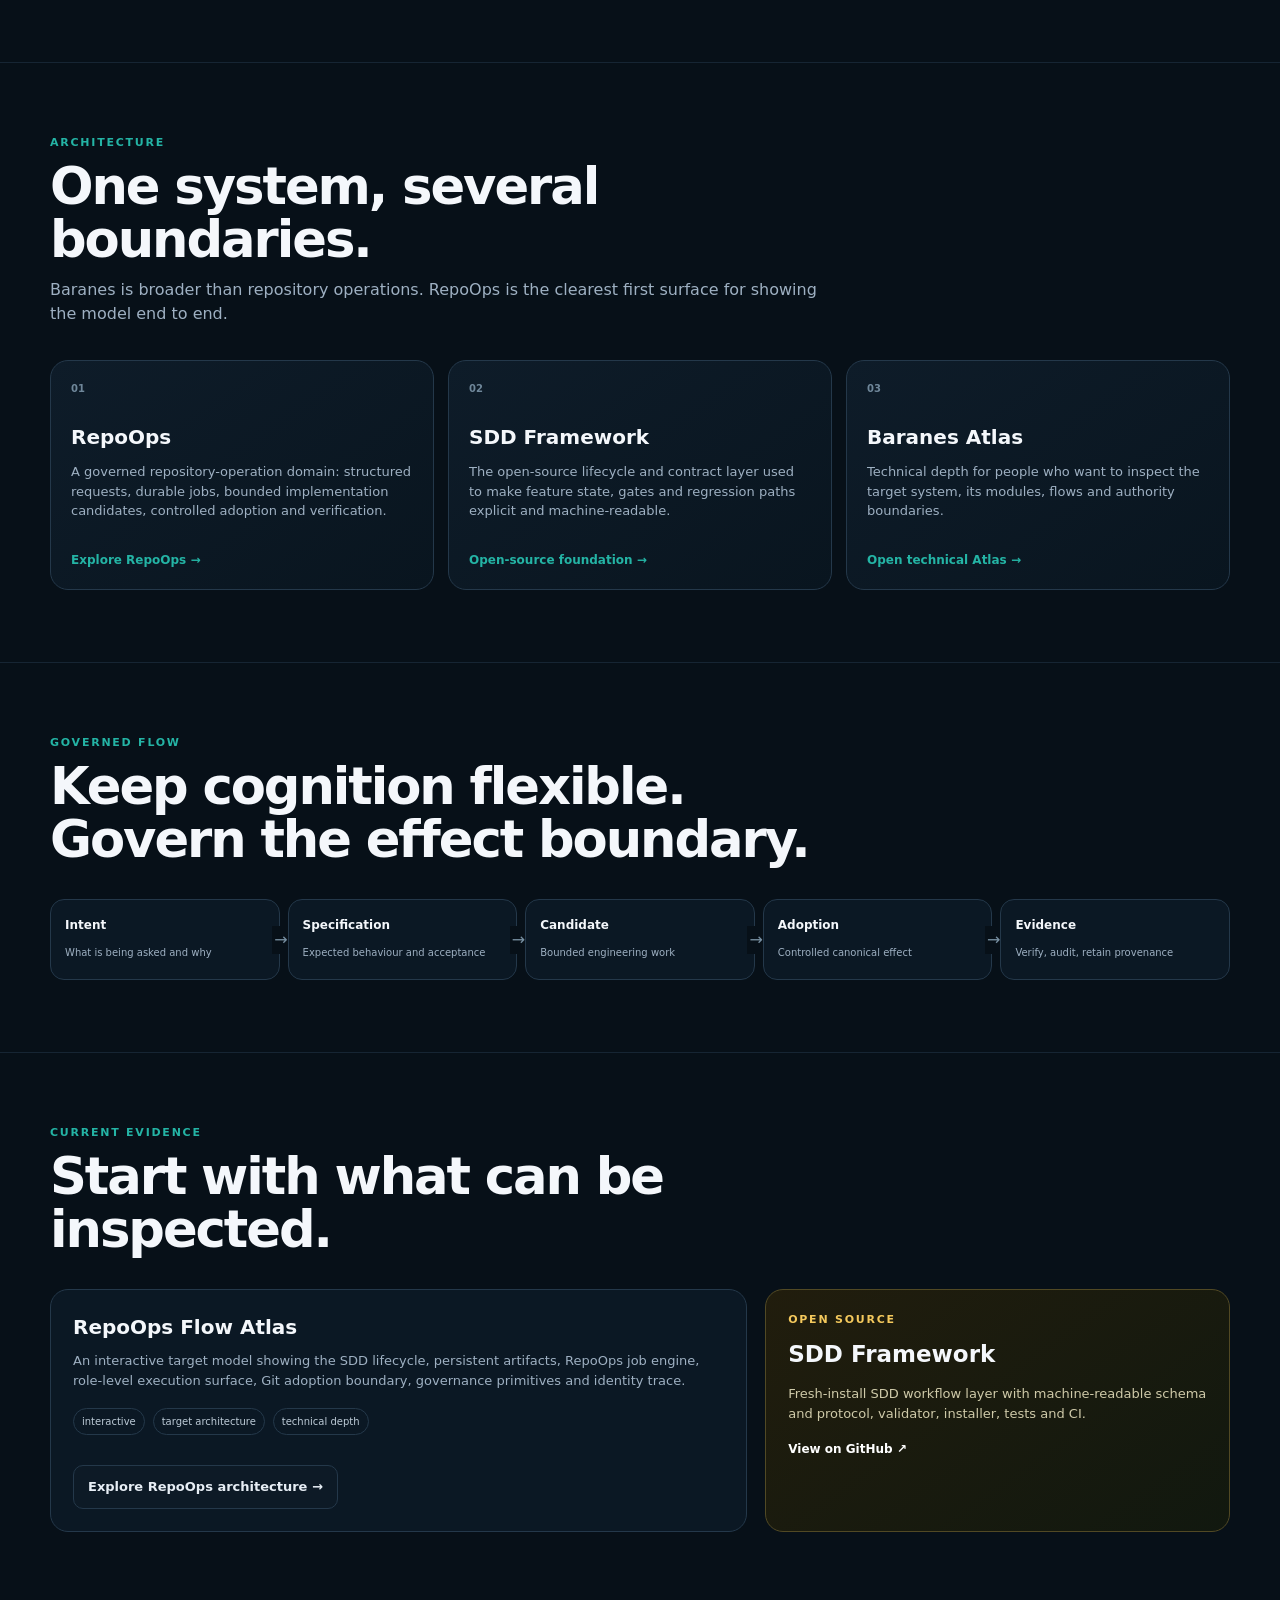
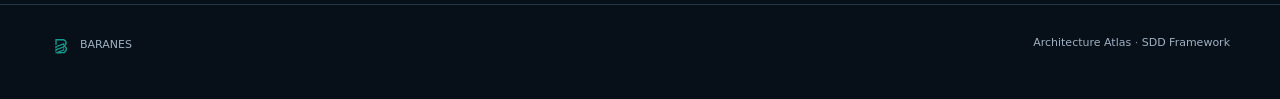
==== commit 33e76f9d: "Revert candidate routing view from public Atlas" ====
--- a/index.html
+++ b/index.html
@@ -1,10 +1,10 @@
 <!doctype html><html lang="en"><head><meta charset="utf-8"><meta name="viewport" content="width=device-width,initial-scale=1"><title>Baranes — Governed infrastructure for AI agents</title><meta name="description" content="Governed infrastructure for AI agents that act on real systems. Explore RepoOps, SDD Framework and the Baranes Architecture Atlas."><meta name="theme-color" content="#071018"><link rel="canonical" href="https://magronxo.github.io/baranes-site/"><meta property="og:title" content="Baranes — Governed infrastructure for AI agents"><meta property="og:description" content="Governed infrastructure for AI agents that act on real systems. Explore RepoOps, SDD Framework and the Baranes Architecture Atlas."><meta property="og:type" content="website"><meta property="og:url" content="https://magronxo.github.io/baranes-site/"><meta name="twitter:card" content="summary"><meta name="twitter:title" content="Baranes — Governed infrastructure for AI agents"><meta name="twitter:description" content="Governed infrastructure for AI agents that act on real systems. Explore RepoOps, SDD Framework and the Baranes Architecture Atlas."><link rel="icon" type="image/svg+xml" href="./assets/baranes-symbol-teal.svg"><link rel="stylesheet" href="./assets/site.css"><link rel="stylesheet" href="./assets/brand.css"></head><body>
 <header class="topbar"><div class="shell topbar-inner"><a class="brand" href="./"><span class="brand-mark">B</span><span>BARANES</span></a><nav class="nav"><a data-nav href="./">Home</a><a data-nav href="./repoops/">RepoOps</a><a data-nav href="./open-source/">Open source</a><a data-nav href="./atlas/">Atlas</a><a class="github" href="https://github.com/CollSalvia-Org/sdd-framework">GitHub ↗</a></nav></div></header>
 <main>
-<section class="shell hero"><div><div class="eyebrow">BARANES</div><h1>Governed infrastructure for AI agents that act on real systems.</h1><p class="lede">AI agents can plan, call tools and produce candidate changes. Baranes is designed to keep the path from intent to accepted effect bounded, traceable and reviewable.</p><p class="hero-copy">RepoOps is the first concrete Baranes domain used to explain the model: repository work moves from bounded candidate execution to controlled canonical adoption.</p><div class="cta-row"><a class="btn primary" href="./repoops/">Explore RepoOps</a><a class="btn secondary" href="./atlas/">Explore the architecture</a></div></div><aside class="hero-panel"><div class="status-grid"><div class="status-card"><div class="status-label now">Exists now</div><b>Interactive technical Atlas</b><p>The public Atlas includes inspectable RepoOps and Routing &amp; Orchestration views with clickable technical detail.</p></div><div class="status-card"><div class="status-label oss">Open source</div><b>SDD Framework</b><p>Agent-first Spec-Driven Development with machine-readable contracts, validation and lifecycle gates.</p></div><div class="status-card"><div class="status-label target">Target architecture</div><b>Baranes + RepoOps</b><p>The broader governed execution architecture is presented as direction, not as a claim of deployed production capability.</p></div></div></aside></section>
+<section class="shell hero"><div><div class="eyebrow">BARANES</div><h1>Governed infrastructure for AI agents that act on real systems.</h1><p class="lede">AI agents can plan, call tools and produce candidate changes. Baranes is designed to keep the path from intent to accepted effect bounded, traceable and reviewable.</p><p class="hero-copy">RepoOps is the first concrete Baranes domain used to explain the model: repository work moves from bounded candidate execution to controlled canonical adoption.</p><div class="cta-row"><a class="btn primary" href="./repoops/">Explore RepoOps</a><a class="btn secondary" href="./atlas/">Explore the architecture</a></div></div><aside class="hero-panel"><div class="status-grid"><div class="status-card"><div class="status-label now">Exists now</div><b>Interactive technical Atlas</b><p>The public Atlas already includes an inspectable RepoOps model with clickable technical detail.</p></div><div class="status-card"><div class="status-label oss">Open source</div><b>SDD Framework</b><p>Agent-first Spec-Driven Development with machine-readable contracts, validation and lifecycle gates.</p></div><div class="status-card"><div class="status-label target">Target architecture</div><b>Baranes + RepoOps</b><p>The broader governed execution architecture is presented as direction, not as a claim of deployed production capability.</p></div></div></aside></section>
 <section class="section"><div class="shell"><div class="section-head"><div class="kicker">The problem</div><h2>Autonomy is easy to demonstrate. Controlled effects are harder.</h2><p>AI agents can reason, call tools and modify code. The difficult boundary begins when an action must be attributable, bounded, reviewable and controlled before it becomes a real system effect.</p></div><div class="problem-grid"><div class="quote-box"><strong>“The agent produced a result” is not the same as “the system may accept the effect.”</strong><p>Baranes is organized around that separation: intent, policy, execution capability, candidate state, evidence and canonical adoption remain distinct.</p></div><div class="principles"><div class="principle"><b>Bounded execution</b><span>Scope, paths, capabilities and stop conditions are explicit.</span></div><div class="principle"><b>Effect governance</b><span>Candidate work is separated from canonical system effects.</span></div><div class="principle"><b>Evidence first</b><span>Execution results, verification and provenance remain traceable.</span></div></div></div></div></section>
-<section class="section"><div class="shell"><div class="section-head"><div class="kicker">Architecture</div><h2>One system, several boundaries.</h2><p>Baranes is broader than repository operations. RepoOps is the clearest first surface for showing the model end to end.</p></div><div class="cards"><article class="card"><div class="num">01</div><h3>RepoOps</h3><p>A governed repository-operation domain: structured requests, durable jobs, bounded implementation candidates, controlled adoption and verification.</p><a href="./repoops/">Explore RepoOps →</a></article><article class="card"><div class="num">02</div><h3>SDD Framework</h3><p>The open-source lifecycle and contract layer used to make feature state, gates and regression paths explicit and machine-readable.</p><a href="./open-source/">Open-source foundation →</a></article><article class="card"><div class="num">03</div><h3>Baranes Atlas</h3><p>Interactive technical depth for RepoOps, routing/orchestration, effect boundaries and evidence flow.</p><a href="./atlas/">Open technical Atlas →</a></article></div></div></section>
+<section class="section"><div class="shell"><div class="section-head"><div class="kicker">Architecture</div><h2>One system, several boundaries.</h2><p>Baranes is broader than repository operations. RepoOps is the clearest first surface for showing the model end to end.</p></div><div class="cards"><article class="card"><div class="num">01</div><h3>RepoOps</h3><p>A governed repository-operation domain: structured requests, durable jobs, bounded implementation candidates, controlled adoption and verification.</p><a href="./repoops/">Explore RepoOps →</a></article><article class="card"><div class="num">02</div><h3>SDD Framework</h3><p>The open-source lifecycle and contract layer used to make feature state, gates and regression paths explicit and machine-readable.</p><a href="./open-source/">Open-source foundation →</a></article><article class="card"><div class="num">03</div><h3>Baranes Atlas</h3><p>Technical depth for people who want to inspect the target system, its modules, flows and authority boundaries.</p><a href="./atlas/">Open technical Atlas →</a></article></div></div></section>
 <section class="section"><div class="shell"><div class="section-head"><div class="kicker">Governed flow</div><h2>Keep cognition flexible. Govern the effect boundary.</h2></div><div class="flow"><div class="flow-step"><b>Intent</b><span>What is being asked and why</span></div><div class="flow-step"><b>Specification</b><span>Expected behaviour and acceptance</span></div><div class="flow-step"><b>Candidate</b><span>Bounded engineering work</span></div><div class="flow-step"><b>Adoption</b><span>Controlled canonical effect</span></div><div class="flow-step"><b>Evidence</b><span>Verify, audit, retain provenance</span></div></div></div></section>
-<section class="section"><div class="shell"><div class="section-head"><div class="kicker">Current evidence</div><h2>Start with what can be inspected.</h2></div><div class="proof-row"><div class="proof"><h3>Interactive Architecture Atlas</h3><p>Inspect both the detailed RepoOps target model and the Routing &amp; Orchestration working model covering authority, routing, candidate actors, bounded execution, evidence and domain-owned effect truth.</p><div class="meta"><span class="pill">interactive</span><span class="pill">target architecture</span><span class="pill">working model</span><span class="pill">technical depth</span></div><div class="cta-row"><a class="btn secondary" href="./atlas/repoops/">Explore RepoOps architecture →</a><a class="btn secondary" href="./atlas/routing-orchestration.html">Open Routing &amp; Orchestration →</a></div></div><div class="callout"><div class="kicker">Open source</div><h3>SDD Framework</h3><p>Fresh-install SDD workflow layer with machine-readable schema and protocol, validator, installer, tests and CI.</p><a href="https://github.com/CollSalvia-Org/sdd-framework">View on GitHub ↗</a></div></div></div></section>
+<section class="section"><div class="shell"><div class="section-head"><div class="kicker">Current evidence</div><h2>Start with what can be inspected.</h2></div><div class="proof-row"><div class="proof"><h3>RepoOps Flow Atlas</h3><p>An interactive target model showing the SDD lifecycle, persistent artifacts, RepoOps job engine, role-level execution surface, Git adoption boundary, governance primitives and identity trace.</p><div class="meta"><span class="pill">interactive</span><span class="pill">target architecture</span><span class="pill">technical depth</span></div><div class="cta-row"><a class="btn secondary" href="./atlas/repoops/">Explore RepoOps architecture →</a></div></div><div class="callout"><div class="kicker">Open source</div><h3>SDD Framework</h3><p>Fresh-install SDD workflow layer with machine-readable schema and protocol, validator, installer, tests and CI.</p><a href="https://github.com/CollSalvia-Org/sdd-framework">View on GitHub ↗</a></div></div></div></section>
 </main>
 <footer class="footer"><div class="shell footer-inner"><span>BARANES</span><span><a href="./atlas/">Architecture Atlas</a> · <a href="https://github.com/CollSalvia-Org/sdd-framework">SDD Framework</a></span></div></footer><script src="./assets/site.js"></script></body></html>
